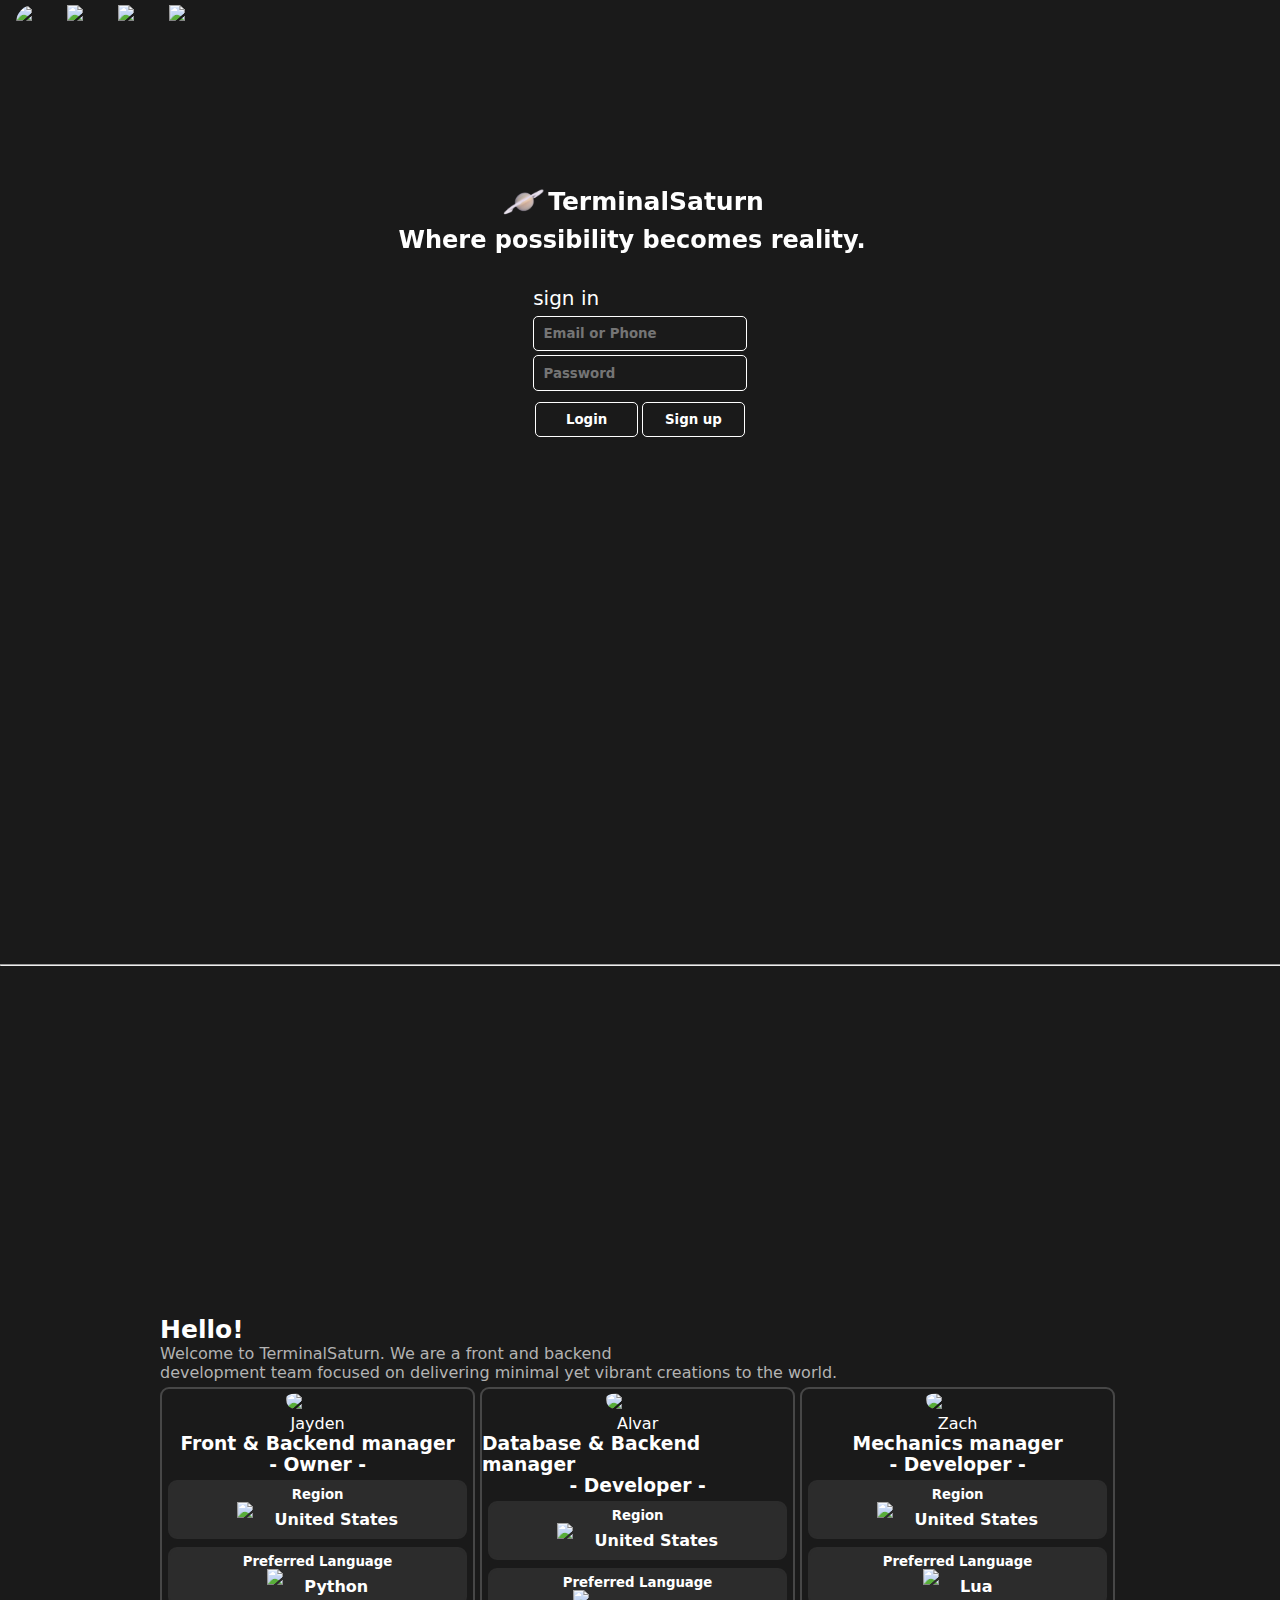
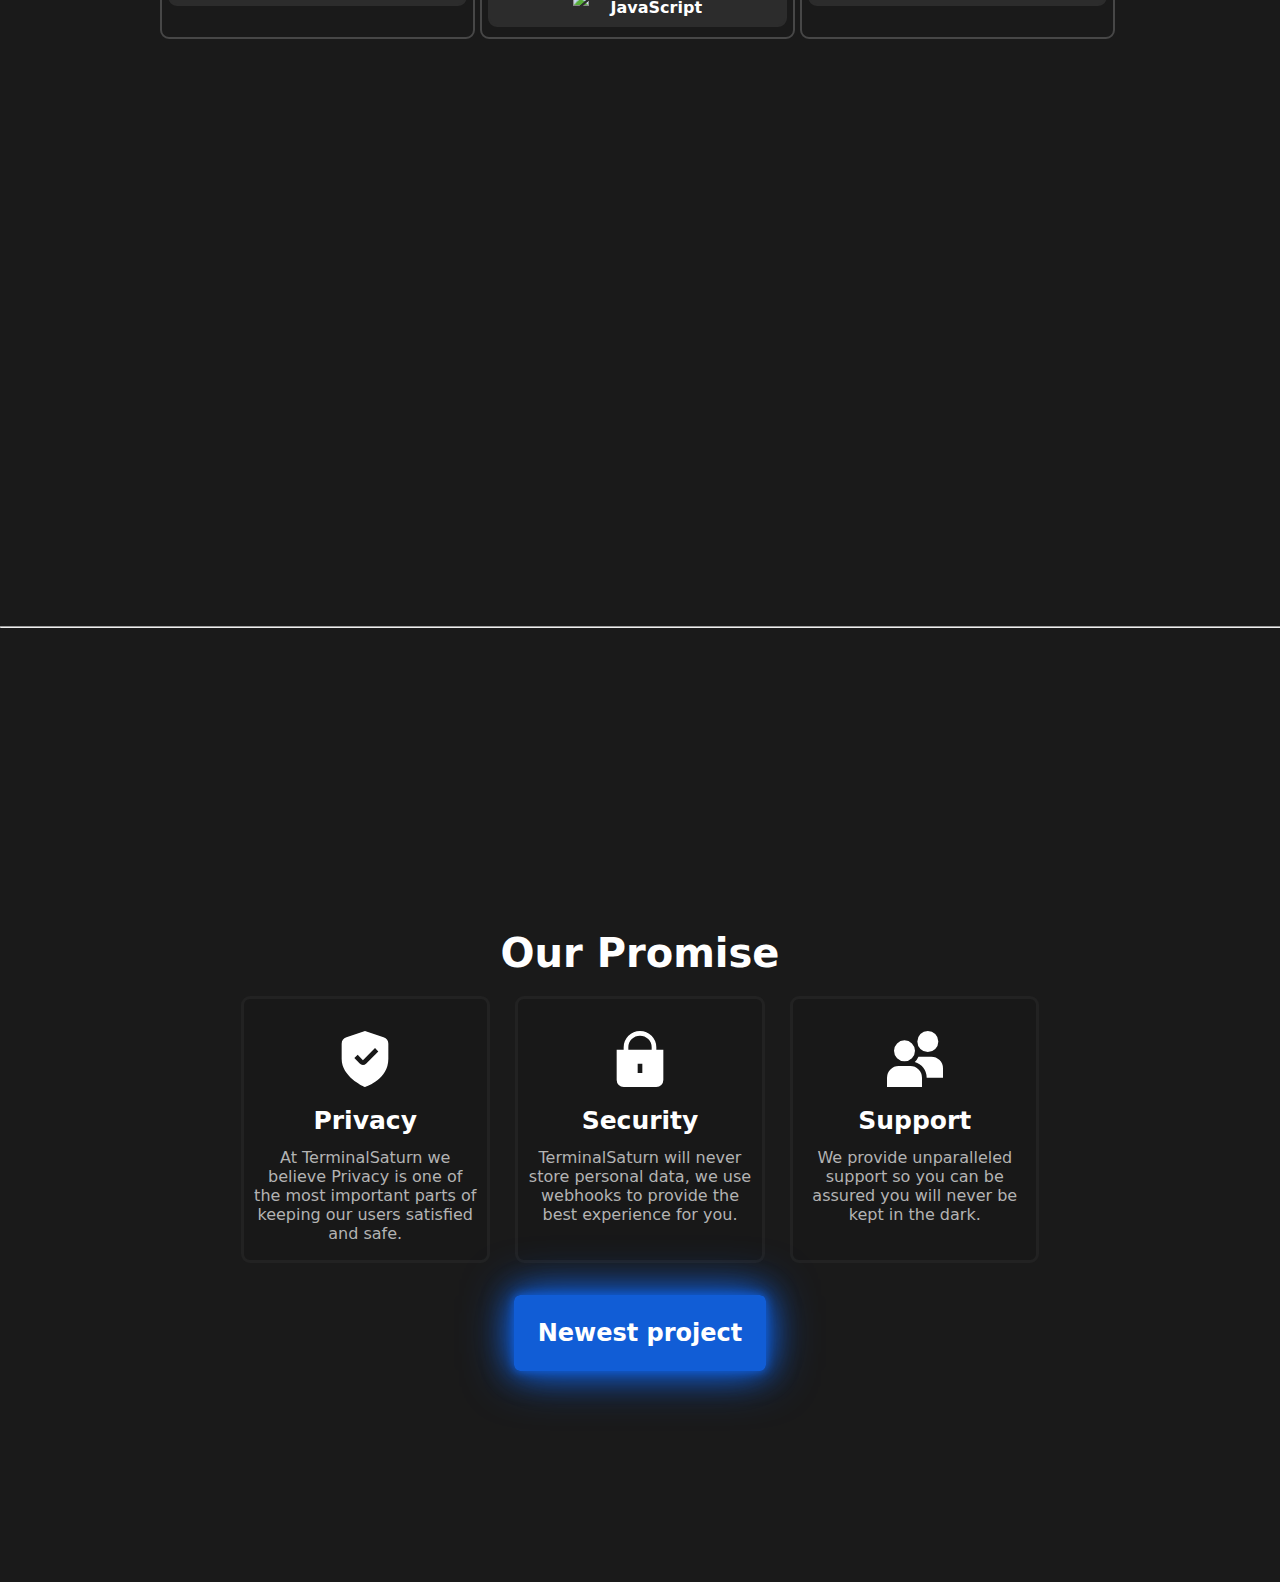
==== index.html @ 19f66486 "a" ====
<!DOCTYPE html>
<html>

<head>

	<link rel="stylesheet" href="./css/index.css">
	<link rel="stylesheet" href="./css/maintheme.css">
	<script src="./js/config.js"></script>

	<style>
	</style>

	<title>TerminalSaturn</title>
	<link rel="icon" type="image/x-icon" href="./img/SATURNNN.png">

</head>

<body>

	<iframe id="TOP" src="./topbar.html"></iframe>
	<div class="abtus" id="S01">
		<div class="filler" style="margin-top:12%;"></div>

		<div id="tintro" style="width: 100%; height: max-content;">
			<div class="SSINTRO" id="SSINTRO">
				<div>
					<div id="aqxh1h2">
						<div id="aqhead" style="display: flex; opacity: 0;">
							<img src="./img/SATURNNN.png" style="height: 4em;">
							<h1 id="int_aqlx">TerminalSaturn</h1>
						</div>
						<h2 id="csttpwrt2"></h2>
					</div>

				</div>

			</div>

		</div>

		<div id="signup">
			<label class="emailsign" id="emailsign_title">sign in</label>
			<input class="emailsign" placeholder="Email or Phone">
			<input class="emailsign" placeholder="Password">
			<span style="display: flex; width: 100%;">
				<button class="emailsign">Login</button>
				<button class="emailsign">Sign up</button>
			</span>



		</div>
	</div>

	<hr class="divid_top">
	<div class="filler2" style="margin-top:20em;"></div>


	<div class="abtus">
		<div id="xhcontainer">

			<div class="hcontainer" id="h01">
				<h1>Hello!</h1>
				<p id="tsdesc"></p>
			</div>

			<div class="hcontainer" id="h02">

				<div class="teamcard">
					<img src='./img/guesticon.png' onerror="handleImageError(this)">
					<label>Jayden</label>
					<h3>Front & Backend manager</h3>
					<h3>- Owner -</h3>
					<div class="prefregion">
						<h5>Region</h5>
						<span style="display: flex;">
							<img src="./img/usregion.png">
							<h4>United States</h4>
						</span>
					</div>
					<div class="prefregion">
						<h5>Preferred Language</h5>
						<span style="display: flex;">
							<img src="./img/python.png">
							<h4>Python</h4>
						</span>
					</div>
				</div>

				<div class="teamcard">
					<img src='./img/guesticon.png' onerror="handleImageError(this)">
					<label>Alvar</label>
					<h3>Database & Backend manager</h3>
					<h3>- Developer -</h3>
					<div class="prefregion">
						<h5>Region</h5>
						<span style="display: flex;">
							<img src="./img/usregion.png">
							<h4>United States</h4>
						</span>
					</div>

					<div class="prefregion">
						<h5>Preferred Language</h5>
						<span style="display: flex;">
							<img src="./img/jsreg.png">
							<h4>JavaScript</h4>
						</span>
					</div>
				</div>
				<div class="teamcard">
					<img src='./img/guesticon.png' onerror="handleImageError(this)">
					<label>Zach</label>
					<h3>Mechanics manager</h3>
					<h3>- Developer -</h3>
					<div class="prefregion">
						<h5>Region</h5>
						<span style="display: flex;">
							<img src="./img/usregion.png">
							<h4>United States</h4>
						</span>
					</div>

					<div class="prefregion">
						<h5>Preferred Language</h5>
						<span style="display: flex;">
							<img src="./img/lua.png">
							<h4>Lua</h4>
						</span>
					</div>
				</div>
			</div>


		</div>
		<hr class="divid_top">

	</div>

	<div class="abtus">
		<div class="filler2" style="margin-top:17em;"></div>

		<h1
			style="font-size:40px;  margin-bottom: 0.5em;font-family: system-ui, -apple-system, BlinkMacSystemFont, 'Segoe UI', Roboto, Oxygen, Ubuntu, Cantarell, 'Open Sans', 'Helvetica Neue', sans-serif;">
			Our Promise</h1>
		<div id="aboutholder">
			<div class="abdiv"> <img src="./img/shield-check.svg">
				<br>
				<h1>Privacy</h1>
				<p>At TerminalSaturn we believe Privacy is one of the most important parts of keeping our users
					satisfied and safe.</p>
			</div>
			<div class="abdiv"> <img src="./img/lock.svg">
				<br>
				<h1>Security</h1>
				<p>TerminalSaturn will never store personal data, we use webhooks to provide the best experience for
					you.</p>
			</div>
			<div class="abdiv"> <img src="./img/users.svg">
				<br>
				<h1>Support</h1>
				<p>We provide unparalleled support so you can be assured you will never be kept in the dark.</p>
			</div>
		</div>
		<div class="filler" style="margin-top:3.5em;"></div>
		<div id="ordercont" style="width: fit-content; margin: auto;">
			<a class="order">Newest project</a>
		</div>
		<iframe id="i_set" src="./settings.html"></iframe>
		<div id="adminbox">
			<div class="infohold">
				<span style="display: flex; justify-content: space-between; align-items: center; padding: 0.3em; width: 100%;"> 
					<img class="spgpfp">
					<label class="spguname">Username</label>
					<button id="spgclose">Close</button>
				</span>
				
				<div class="userlookup">
					<span>
						<label>User Lookup</label> <input> <button>Search</button>
					</span>
				</div>

				<div class="datahold">

					<div id="spgdataholdstrg" style="display: none;">
						<span>
							<label>Property</label> <input> <button>Apply</button>
						</span>
					</div>
				</div>
			</div>

		</div>

		<script src="./js/index.js"></script>
		<script src="./js/localPost.js"></script>
</body>

</html>
---- css/index.css ----
body{
    overflow-x: hidden;
}
#TOP{
    border: none;
    width: 100%;
    position: fixed;
    top: 0;
    z-index: 999;
    margin-top: 0px;
}

* {
    font-family: system-ui, -apple-system, BlinkMacSystemFont, 'Segoe UI', Roboto, Oxygen, Ubuntu, Cantarell, 'Open Sans', 'Helvetica Neue', sans-serif;
}

#signup{
    display: block;
    width: fit-content;
    margin:auto;
}
#signup *{
    display: flex;
    width: fit-content;
    margin: auto;
    font-family: system-ui, -apple-system, BlinkMacSystemFont, 'Segoe UI', Roboto, Oxygen, Ubuntu, Cantarell, 'Open Sans', 'Helvetica Neue', sans-serif;
}

#signup input{
    background: none;
    border: solid 1px white;
    border-radius: 5px;
    padding: 0.7em;
    font-weight: bolder;
    color:white;
    margin-bottom: 0.3em;
}
#signup label{
    color: white;
    text-align: left;
    width: 100%;
}
#signup button{
    display: block;
    background: none;
    border: solid 1px white;
    border-radius: 5px;
    padding: 0.7em;
    font-weight: bolder;
    color:white;
    width: 48%;
    margin-top: 0.5em;
}

.SSINTRO{
    width:fit-content;
    margin: auto;
    opacity: 0;
}


.SSINTRO *{
    color: white;
    width: fit-content;
    font-family: system-ui, -apple-system, BlinkMacSystemFont, 'Segoe UI', Roboto, Oxygen, Ubuntu, Cantarell, 'Open Sans', 'Helvetica Neue', sans-serif;
    margin: auto;
}
.SSINTRO #int_aqlx{
    font-size: 25;
}

#aqxh1h2{
    position: relative;
    margin-right: 1em;
}
.divid_top{
    width: 0%;
    margin-top: 1em;
    margin-bottom: 1em;
}
h1{
    color: white;
}

.abtus{
    margin: auto;
    width: 100%;
    padding-top: 1.5em;
    padding-bottom:1.5em;
    height: 100vh;

}

#aqhead img{
    max-height: 3em;    
    max-width: 3em;
}

#hourssection{
    font-family: Arial, Helvetica, sans-serif;
    color: white;
}

.abdiv{
    border: solid rgb(34,34,34);
    border-radius: 9px;
    height: 14.3em;
    width: 14em;
    background-color: rgb(24, 24, 24);
    margin-left: .8em;
    margin-right: .8em;
    font-family: system-ui, -apple-system, BlinkMacSystemFont, 'Segoe UI', Roboto, Oxygen, Ubuntu, Cantarell, 'Open Sans', 'Helvetica Neue', sans-serif;
    padding-top: 2em;
    padding-left: 0.6em;
    padding-right: 0.6em;
}
.abtus{
    width: 100%;
}
.abtus ul{
    font-family: system-ui, -apple-system, BlinkMacSystemFont, 'Segoe UI', Roboto, Oxygen, Ubuntu, Cantarell, 'Open Sans', 'Helvetica Neue', sans-serif;
    display: flex;
}

.abtus h1{
    width:fit-content;
    margin: auto;
    position: relative;
    font-size: 25px;
}

.abtus p{
    color: rgb(179, 179, 179);
    font-family: system-ui, -apple-system, BlinkMacSystemFont, 'Segoe UI', Roboto, Oxygen, Ubuntu, Cantarell, 'Open Sans', 'Helvetica Neue', sans-serif;
    width: 100%;
    margin:auto;
    text-align: center;
    position: relative;
    margin-top: 6%;

}
.abtus img{
    display: block;
    width: 25%;
    margin: 0 auto;
    justify-content: center;
}
.abtus li{
    text-decoration: none;
}

#aboutholder{
    display: flex;
    width: max-content;
    margin: auto;
}
.order{
box-shadow: 0 0 10px #115dd6, 0 0 30px #115dd6, 0 0 50px #115dd6;

width: 20vw;
height: 10vh;
font-size: 24px;
font-weight: 700;
font-family: system-ui, -apple-system, BlinkMacSystemFont, 'Segoe UI', Roboto, Oxygen, Ubuntu, Cantarell, 'Open Sans', 'Helvetica Neue', sans-serif;
border-radius: 6px;
background-color: #115dd6;
color: white;
border:rgb(24, 24, 24);
padding: 1em;
}
.HRSINFO{
    width: 20%;
    margin: auto;
    
}
.HRSINFO *{
    display: block;
    width: max-content;
    margin: auto;
    text-align: center;
}

#tintro{
    padding-bottom: 2em;
}
.hcontainer{
    width: 25%;
    padding:0.3em;
}
.hcontainer *{
    color: white;
}
.hcontainer h1{
    margin-left: 0;
}
.hcontainer p{
    text-align: left;
    margin-top: 0;
}
#xhcontainer{
    display: flex;
    height: 100%;
    display: block;
}
#h01{
    width: 75%;
    margin-right: 0.5em;
    margin-left: 11.3em;
    margin: auto;

}
#h01 p {
    width: 100%;
    text-align: left;
    float: left;
}
#h02{
    display: flex;
    width: 75%;
    margin: auto;
}
#h02>label{
    display: flex;
    width: fit-content;
    margin: auto;
    margin-bottom: 0.3em;
    font-size: 20px;
    font-weight: bolder;
}

.teamcard{
    background-color: #1a1a1a;
    border-radius: 9px;
    margin-bottom: 1em;
    padding-bottom: 0.15em  ;
    border: solid rgb(71, 71, 71) 2px;
    margin-right: 0.3em;
    width: 35%;
}
.teamcard>img{
    border-radius: 9px;
    width:4em;
    margin-bottom: 0.3em;
    padding-top: 0.3em;
}
.teamcard >*{
    display: block;
    width: fit-content;
    margin:auto
}
.prefregion{
    background-color: #2c2c2c;
    border-radius: 9px;
    margin-bottom: 0.5em;
    margin-top: 0.3em;
    width: 95%;
    padding-top: 0.3em;
    border: solid 2px #2c2c2c;
}
.prefregion *{
    width: fit-content;
    margin: auto;
}
.prefregion img{
    margin-right: 0.15em;
    max-width: 35px;
    max-height: 35px;
    min-width: 35px;
    min-height: 35px;
}
#emailsign_title{
    font-size: 20px;
    padding-bottom: 0.3em;
}
#i_set{
    width: 100vw;
    height: 100vh;
    position: fixed;
    z-index: 12222222;
    top: 0;
    border: none;
}

#adminbox {
    position: fixed;
    width: 100vw;
    height: 100vh;
    top: 0;
    z-index: 121212;
    background-color: #C0000000;
    backdrop-filter: blur(3px);
    opacity: 1;
    display: none;
}

#adminbox .infohold {
    width: 60vw;
    height: 60vh;
    border: solid white;
    border-radius: 7px;
    margin: auto;
    margin-top: 20vh;
    box-shadow: 0 0 5px #FFFF, 0 0 5px #FFFF, 0 0 5px #FFFF;
    display: flex;
    flex-direction: column;
    justify-content: center;
    align-items: center;
    position: relative;
}

#adminbox #spgclose {
    position: relative;
    background: none;
    border: none;
    outline: none;
    color: white;
    font-family: Arial, Helvetica, sans-serif;
    font-size: 20px;
    font-weight: bold;
    margin-right: 0.3em;
    margin-left: auto;
}

#adminbox .datahold {
    width: 100%;
    flex: 1;
    display: flex;
    flex-direction: column;
    align-items: flex-start;
}

.userlookup {
    border-top: solid white 4px;
    width: 100%;
}

#adminbox .spgpfp {
    max-height: 30px;
    max-width: 30px;
    border-radius: 99999px;
    margin: 0;
    vertical-align: middle;
    display: flex;
    align-items: center;
}

#adminbox .spguname {
    color: #000;
    font-size: 20px;
    font-family: Arial, Helvetica, sans-serif;
    text-shadow: 0 0 10px #fff, 0 0 10px #fff, 0 0 10px #fff, 0 0 10px #fff, 0 0 10px #fff, 0 0 10px #fff, 0 0 10px #fff;
    padding-left: 0.5em;
    padding-top: 0.1em;
    display: flex;
    align-items: center;
}

#adminbox .datahold {
    height: 100%;
    width: 100%;
    padding-top: 0.3em;
    display: flex;
    flex-direction: column;
    align-items: flex-start;
}

#adminbox .datahold span {
    display: flex;
    width: 75%;
    margin: auto;
    margin-top: 0;
    margin-bottom: 0.3em;
    align-self: flex-start;
}

#adminbox .datahold span * {
    margin: auto;
}

#adminbox .datahold span label {
    margin-right: .3em;
    color: white;
    font-family: Arial, Helvetica, sans-serif;
    font-weight: bold;
    text-align: left;
    width: 50%;
}

#adminbox .datahold span input {
    margin-left: 0;
    color: black;
    font-family: Arial, Helvetica, sans-serif;
    border: solid white 2px;
    border-radius: 9px;
    margin-right: 0;
}

#adminbox .datahold span button {
    color: rgb(174, 174, 174);
    font-family: Arial, Helvetica, sans-serif;
    font-weight: bold;
    text-align: left;
    background: none;
    text-shadow: 0 0 10px #fff, 0 0 10px #fff, 0 0 10px #fff, 0 0 10px #fff, 0 0 10px #fff, 0 0 10px #fff, 0 0 10px #fff;
    border: none;
    opacity: 0;
    margin: auto;
    margin-left: 0.5em;
    padding-left: 0;
}

#adminbox .userlookup {
    padding-left: 10px;
    padding-top: 10px;
    border-radius: 5px;
    margin-bottom: 2em;
}

#adminbox .userlookup span {
    display: flex;
    align-items: center;
}

#adminbox .userlookup span label {
    color: white;
    font-family: Arial, Helvetica, sans-serif;
    font-weight: bold;
    margin-right: 0.5em;
}

#adminbox .userlookup span input {
    color: black;
    font-family: Arial, Helvetica, sans-serif;
    border: solid white 2px;
    border-radius: 9px;
    margin-right: 0.5em;
}

#adminbox .userlookup span button {
    color: white;
    font-family: Arial, Helvetica, sans-serif;
    font-weight: bold;
    background: none;
    text-shadow: 0 0 10px #fff, 0 0 10px #fff, 0 0 10px #fff, 0 0 10px #fff, 0 0 10px #fff, 0 0 10px #fff, 0 0 10px #fff;
    border: solid white 2px;
    border-radius: 9px;
    padding: 0.3em 0.6em;
}

@media only screen and (max-width:1000px){ /* mobile opt */
    #S01 *{
        font-size: 35px;
    }
    #aqxh1h2{
        padding-top: 100%;
    }
    .abtus {
        height: 100vh;
        font-size: 35px;

    }
    #xhcontainer{
        display: block;
    }
    #h01{
        padding-top: 35%;
        margin-left: 1em;
        margin-bottom: .5em;
    }
    #h01, #h02{
        width: 95%;
    }
    #h01 *{
        font-size: 40px;
    }
    #aboutholder{
        display: block;
    }
    .abdiv{
        margin-bottom: 0.5em;
    }
    #ordercont{
        width: 100%;
    }
    .order{
        width: 50vw;
        padding: 2em;
    }
    .prefregion span{
        width: 10em;
    }
    #tintro{
        padding-bottom: 2em;
    }
    #emailsign_title{
        font-size: 60px;
    }
    
}
---- css/maintheme.css ----
body{
    margin: 0;
    background-color: #040404;
    height: 100vh;
}


#TOP{
    border: none;
    width: 100%;
}
iframe{
    height:10%;
}
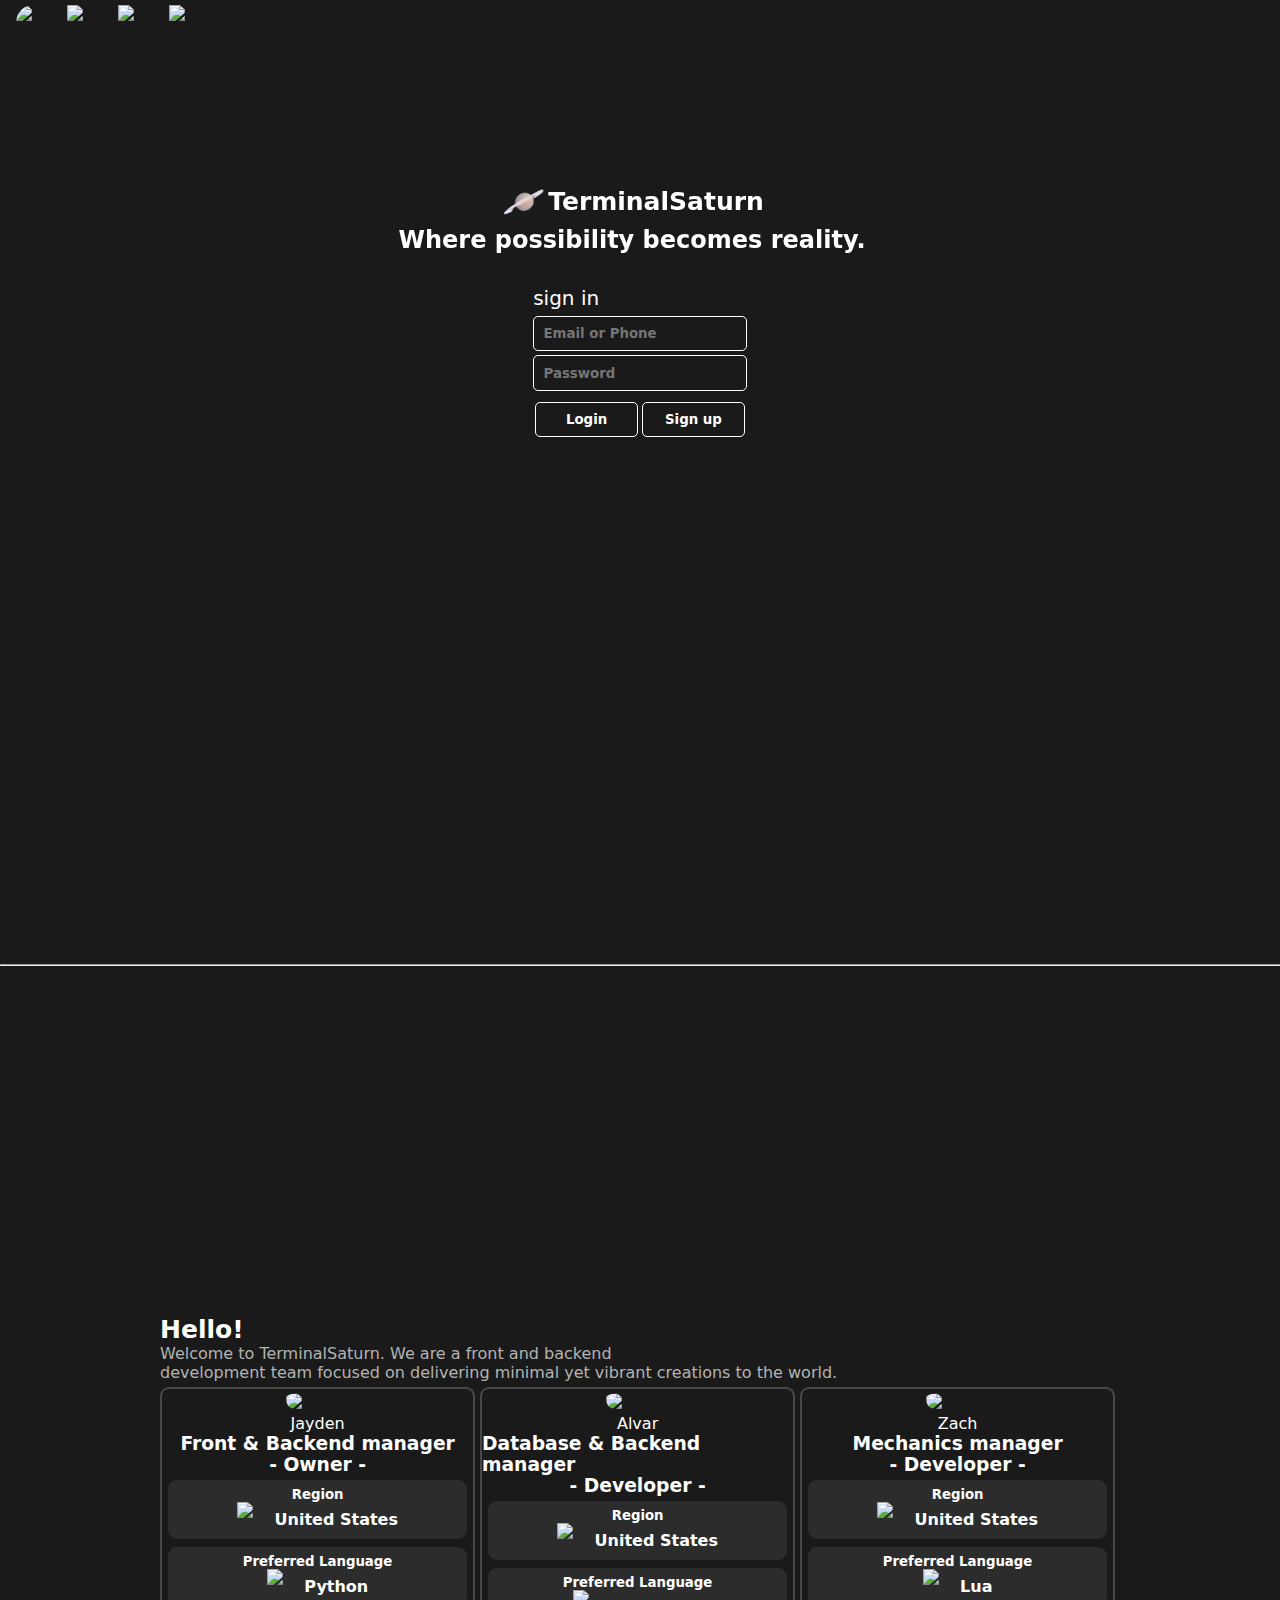
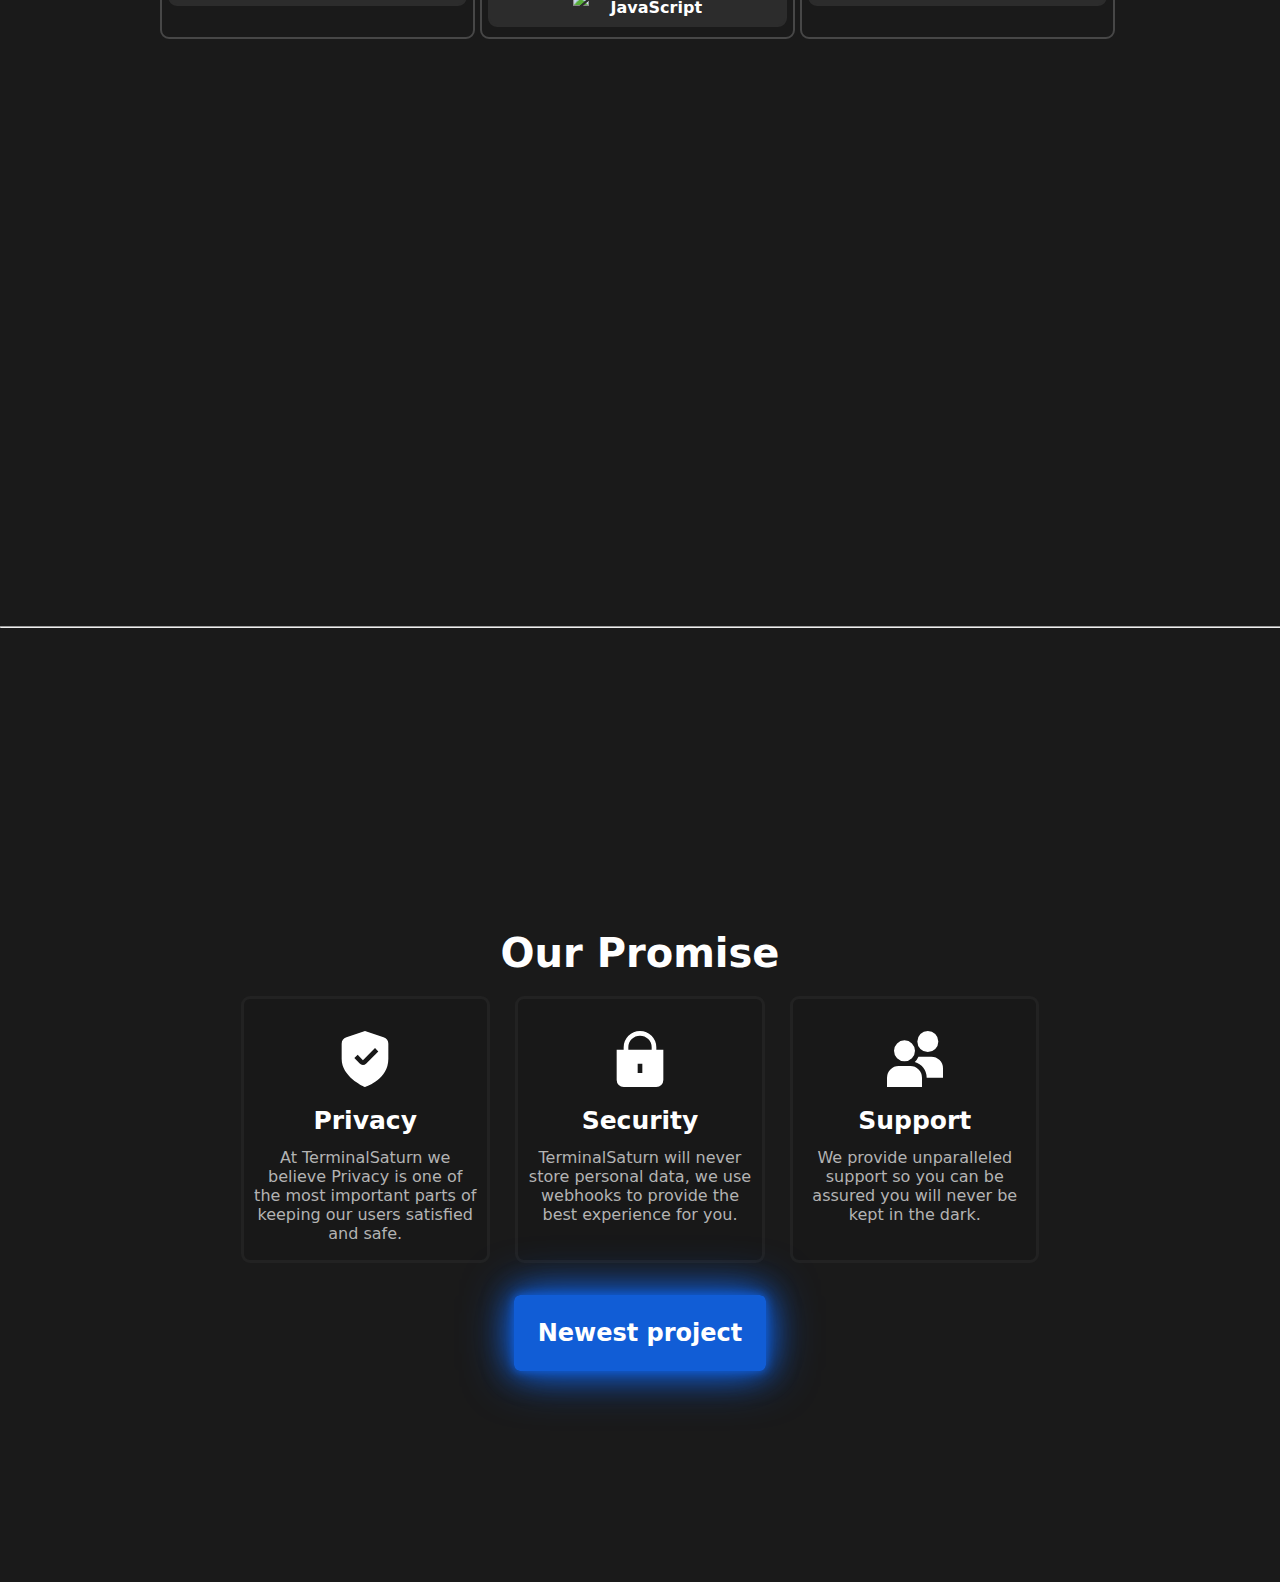
==== commit 166032bf: "t" ====
--- a/index.html
+++ b/index.html
@@ -5,8 +5,6 @@
 
 	<link rel="stylesheet" href="./css/index.css">
 	<link rel="stylesheet" href="./css/maintheme.css">
-	<script src="./js/config.js"></script>
-
 	<style>
 	</style>
 
@@ -192,7 +190,7 @@
 			</div>
 
 		</div>
-
+		<script src="./js/config.js"></script>
 		<script src="./js/index.js"></script>
 		<script src="./js/localPost.js"></script>
 </body>
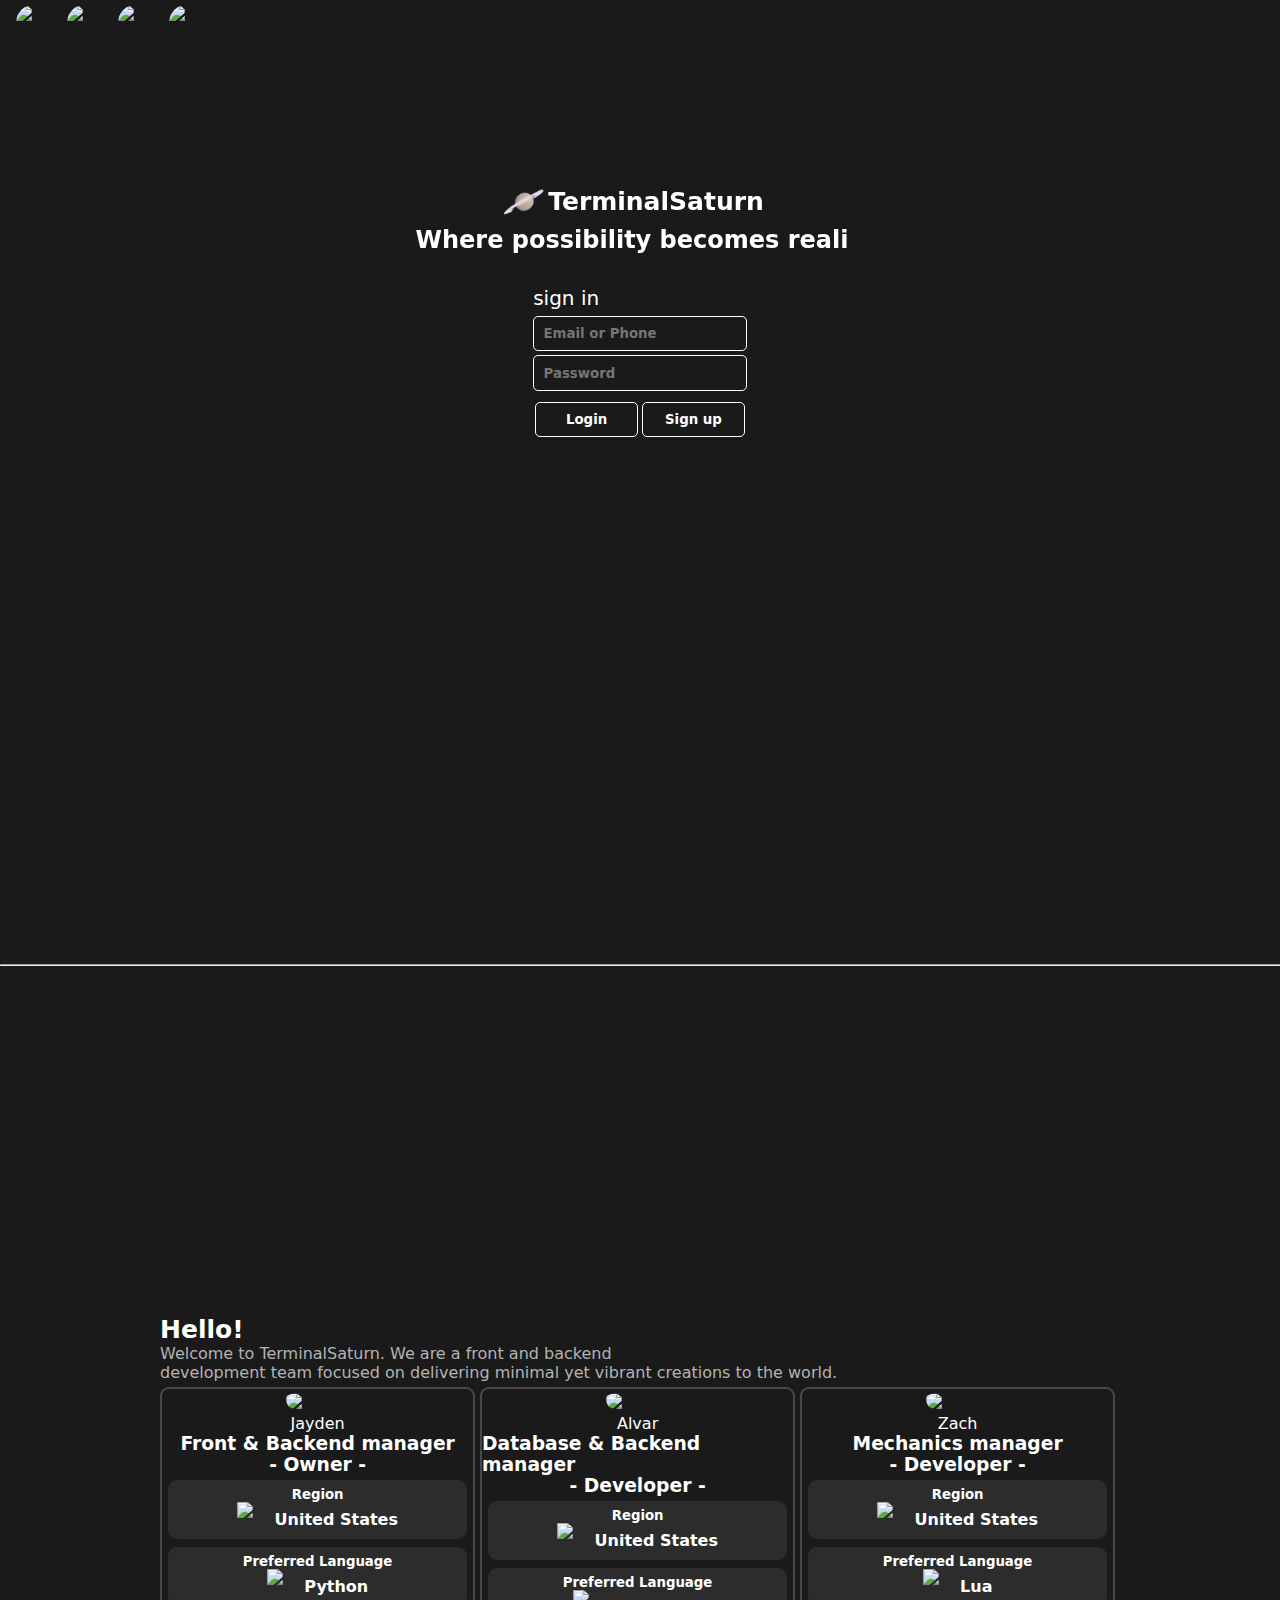
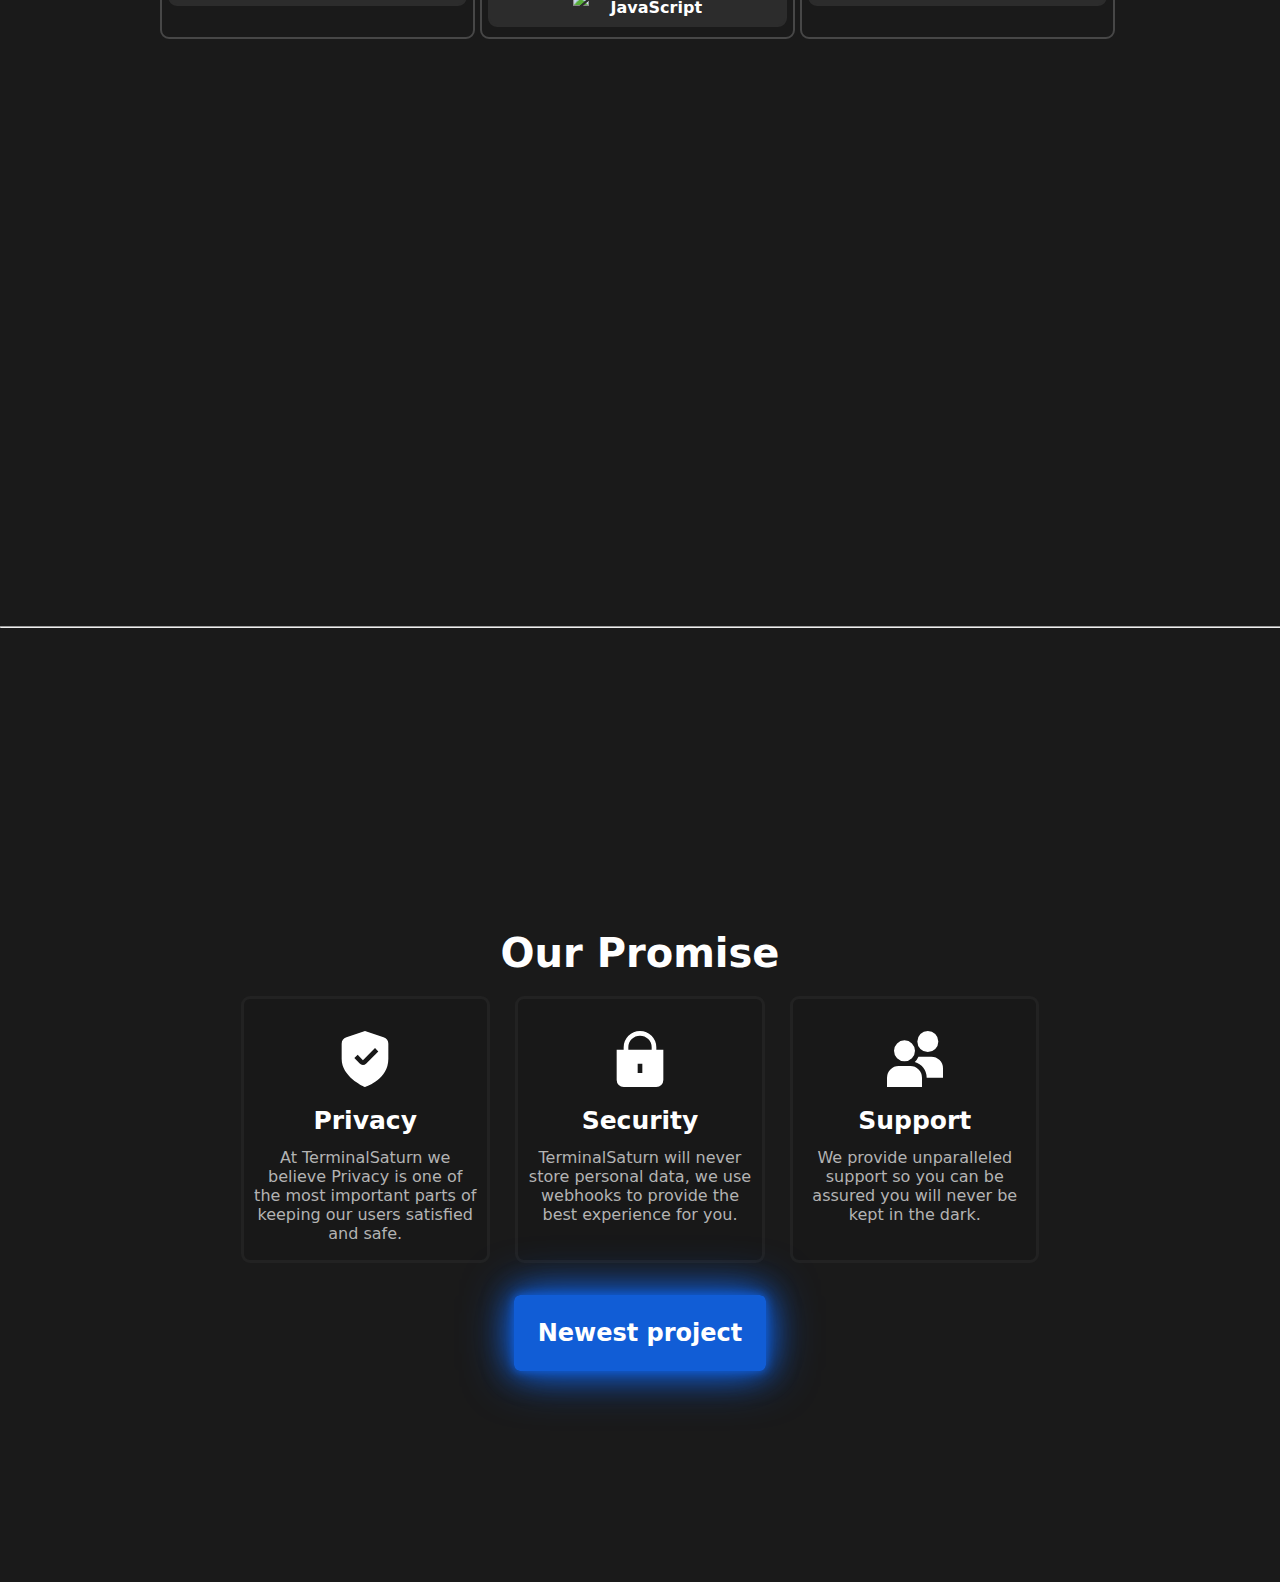
==== commit b3b74658: "a" ====
--- a/index.html
+++ b/index.html
@@ -164,32 +164,8 @@
 		<div id="ordercont" style="width: fit-content; margin: auto;">
 			<a class="order">Newest project</a>
 		</div>
-		<iframe id="i_set" src="./settings.html"></iframe>
-		<div id="adminbox">
-			<div class="infohold">
-				<span style="display: flex; justify-content: space-between; align-items: center; padding: 0.3em; width: 100%;"> 
-					<img class="spgpfp">
-					<label class="spguname">Username</label>
-					<button id="spgclose">Close</button>
-				</span>
-				
-				<div class="userlookup">
-					<span>
-						<label>User Lookup</label> <input> <button>Search</button>
-					</span>
-				</div>
-
-				<div class="datahold">
-
-					<div id="spgdataholdstrg" style="display: none;">
-						<span>
-							<label>Property</label> <input> <button>Apply</button>
-						</span>
-					</div>
-				</div>
-			</div>
-
-		</div>
+		<iframe class ='ext' id="i_set" src="./settings.html"></iframe>
+		<iframe class ='ext' id="i_config" src="./admin.html"></iframe>
 		<script src="./js/config.js"></script>
 		<script src="./js/index.js"></script>
 		<script src="./js/localPost.js"></script>
--- a/css/index.css
+++ b/css/index.css
@@ -272,7 +272,7 @@
     font-size: 20px;
     padding-bottom: 0.3em;
 }
-#i_set{
+.ext{
     width: 100vw;
     height: 100vh;
     position: fixed;
@@ -281,171 +281,6 @@
     border: none;
 }
 
-#adminbox {
-    position: fixed;
-    width: 100vw;
-    height: 100vh;
-    top: 0;
-    z-index: 121212;
-    background-color: #C0000000;
-    backdrop-filter: blur(3px);
-    opacity: 1;
-    display: none;
-}
-
-#adminbox .infohold {
-    width: 60vw;
-    height: 60vh;
-    border: solid white;
-    border-radius: 7px;
-    margin: auto;
-    margin-top: 20vh;
-    box-shadow: 0 0 5px #FFFF, 0 0 5px #FFFF, 0 0 5px #FFFF;
-    display: flex;
-    flex-direction: column;
-    justify-content: center;
-    align-items: center;
-    position: relative;
-}
-
-#adminbox #spgclose {
-    position: relative;
-    background: none;
-    border: none;
-    outline: none;
-    color: white;
-    font-family: Arial, Helvetica, sans-serif;
-    font-size: 20px;
-    font-weight: bold;
-    margin-right: 0.3em;
-    margin-left: auto;
-}
-
-#adminbox .datahold {
-    width: 100%;
-    flex: 1;
-    display: flex;
-    flex-direction: column;
-    align-items: flex-start;
-}
-
-.userlookup {
-    border-top: solid white 4px;
-    width: 100%;
-}
-
-#adminbox .spgpfp {
-    max-height: 30px;
-    max-width: 30px;
-    border-radius: 99999px;
-    margin: 0;
-    vertical-align: middle;
-    display: flex;
-    align-items: center;
-}
-
-#adminbox .spguname {
-    color: #000;
-    font-size: 20px;
-    font-family: Arial, Helvetica, sans-serif;
-    text-shadow: 0 0 10px #fff, 0 0 10px #fff, 0 0 10px #fff, 0 0 10px #fff, 0 0 10px #fff, 0 0 10px #fff, 0 0 10px #fff;
-    padding-left: 0.5em;
-    padding-top: 0.1em;
-    display: flex;
-    align-items: center;
-}
-
-#adminbox .datahold {
-    height: 100%;
-    width: 100%;
-    padding-top: 0.3em;
-    display: flex;
-    flex-direction: column;
-    align-items: flex-start;
-}
-
-#adminbox .datahold span {
-    display: flex;
-    width: 75%;
-    margin: auto;
-    margin-top: 0;
-    margin-bottom: 0.3em;
-    align-self: flex-start;
-}
-
-#adminbox .datahold span * {
-    margin: auto;
-}
-
-#adminbox .datahold span label {
-    margin-right: .3em;
-    color: white;
-    font-family: Arial, Helvetica, sans-serif;
-    font-weight: bold;
-    text-align: left;
-    width: 50%;
-}
-
-#adminbox .datahold span input {
-    margin-left: 0;
-    color: black;
-    font-family: Arial, Helvetica, sans-serif;
-    border: solid white 2px;
-    border-radius: 9px;
-    margin-right: 0;
-}
-
-#adminbox .datahold span button {
-    color: rgb(174, 174, 174);
-    font-family: Arial, Helvetica, sans-serif;
-    font-weight: bold;
-    text-align: left;
-    background: none;
-    text-shadow: 0 0 10px #fff, 0 0 10px #fff, 0 0 10px #fff, 0 0 10px #fff, 0 0 10px #fff, 0 0 10px #fff, 0 0 10px #fff;
-    border: none;
-    opacity: 0;
-    margin: auto;
-    margin-left: 0.5em;
-    padding-left: 0;
-}
-
-#adminbox .userlookup {
-    padding-left: 10px;
-    padding-top: 10px;
-    border-radius: 5px;
-    margin-bottom: 2em;
-}
-
-#adminbox .userlookup span {
-    display: flex;
-    align-items: center;
-}
-
-#adminbox .userlookup span label {
-    color: white;
-    font-family: Arial, Helvetica, sans-serif;
-    font-weight: bold;
-    margin-right: 0.5em;
-}
-
-#adminbox .userlookup span input {
-    color: black;
-    font-family: Arial, Helvetica, sans-serif;
-    border: solid white 2px;
-    border-radius: 9px;
-    margin-right: 0.5em;
-}
-
-#adminbox .userlookup span button {
-    color: white;
-    font-family: Arial, Helvetica, sans-serif;
-    font-weight: bold;
-    background: none;
-    text-shadow: 0 0 10px #fff, 0 0 10px #fff, 0 0 10px #fff, 0 0 10px #fff, 0 0 10px #fff, 0 0 10px #fff, 0 0 10px #fff;
-    border: solid white 2px;
-    border-radius: 9px;
-    padding: 0.3em 0.6em;
-}
 
 @media only screen and (max-width:1000px){ /* mobile opt */
     #S01 *{
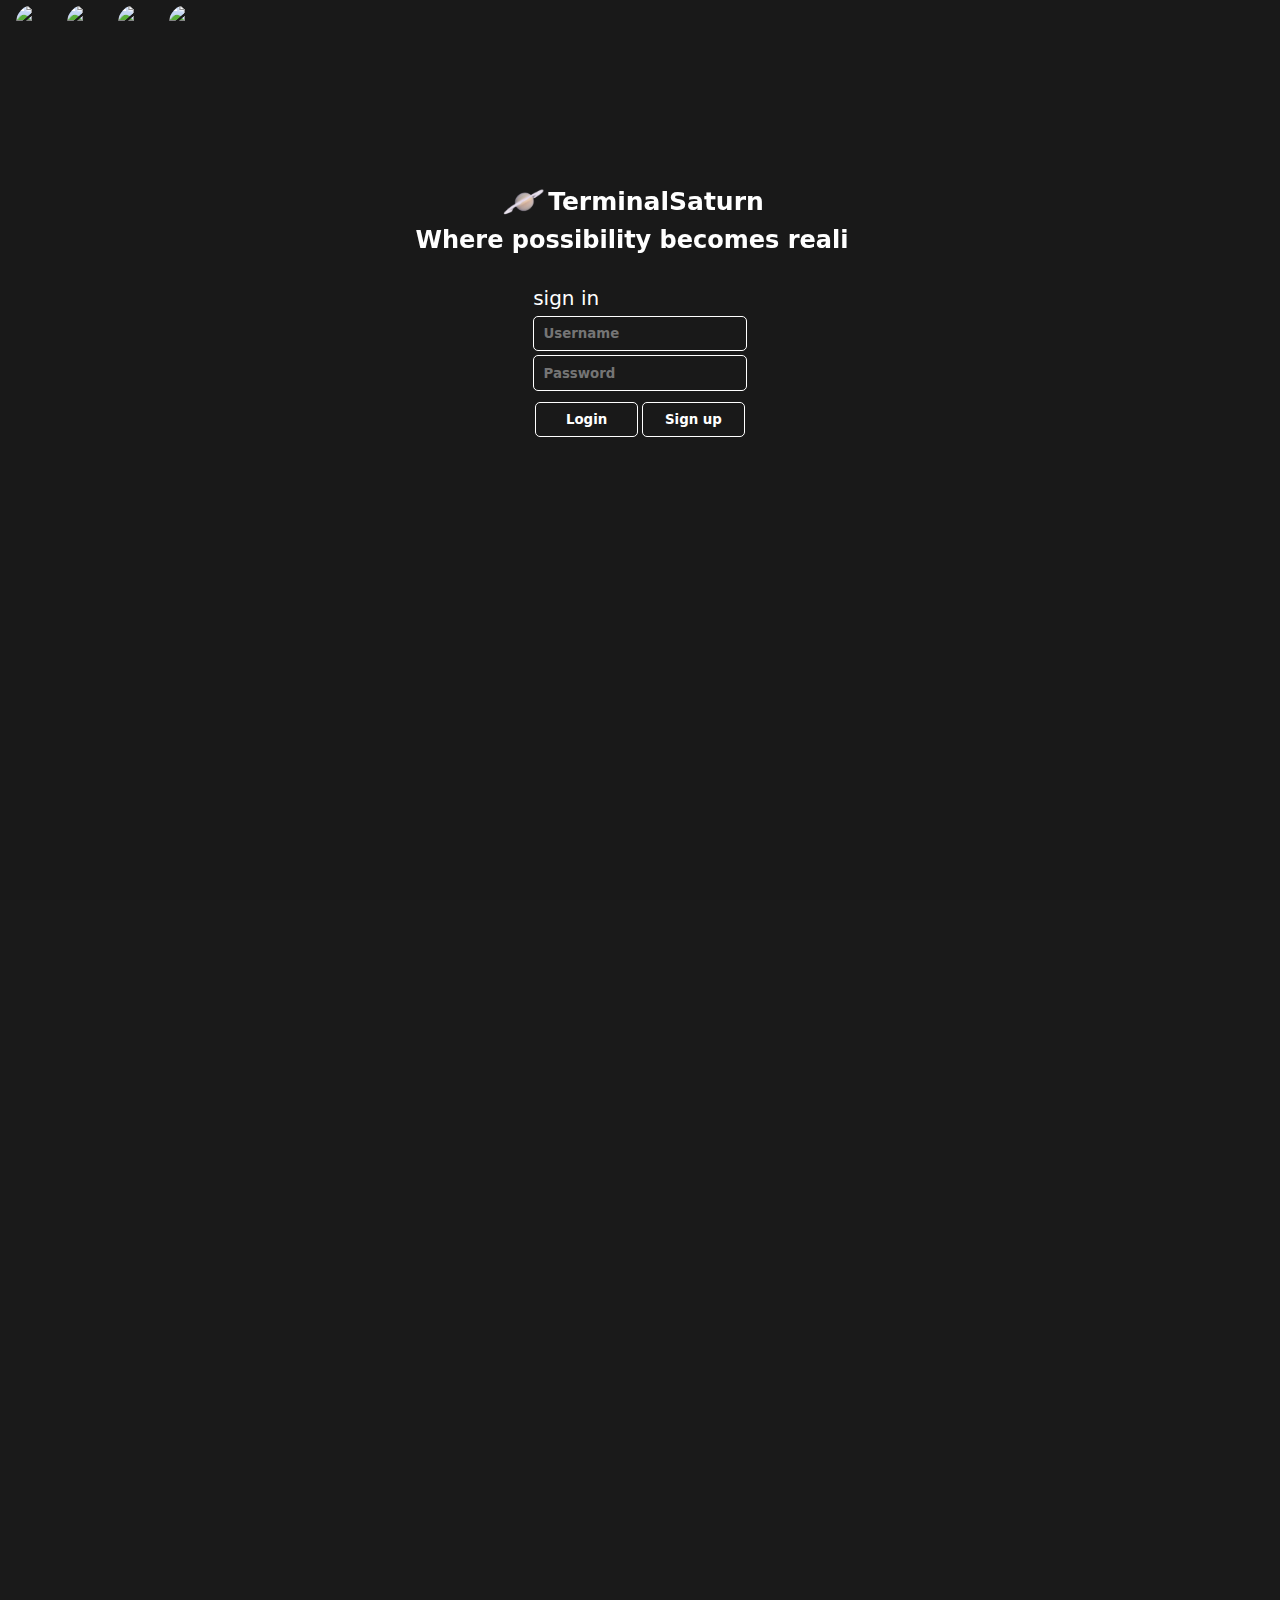
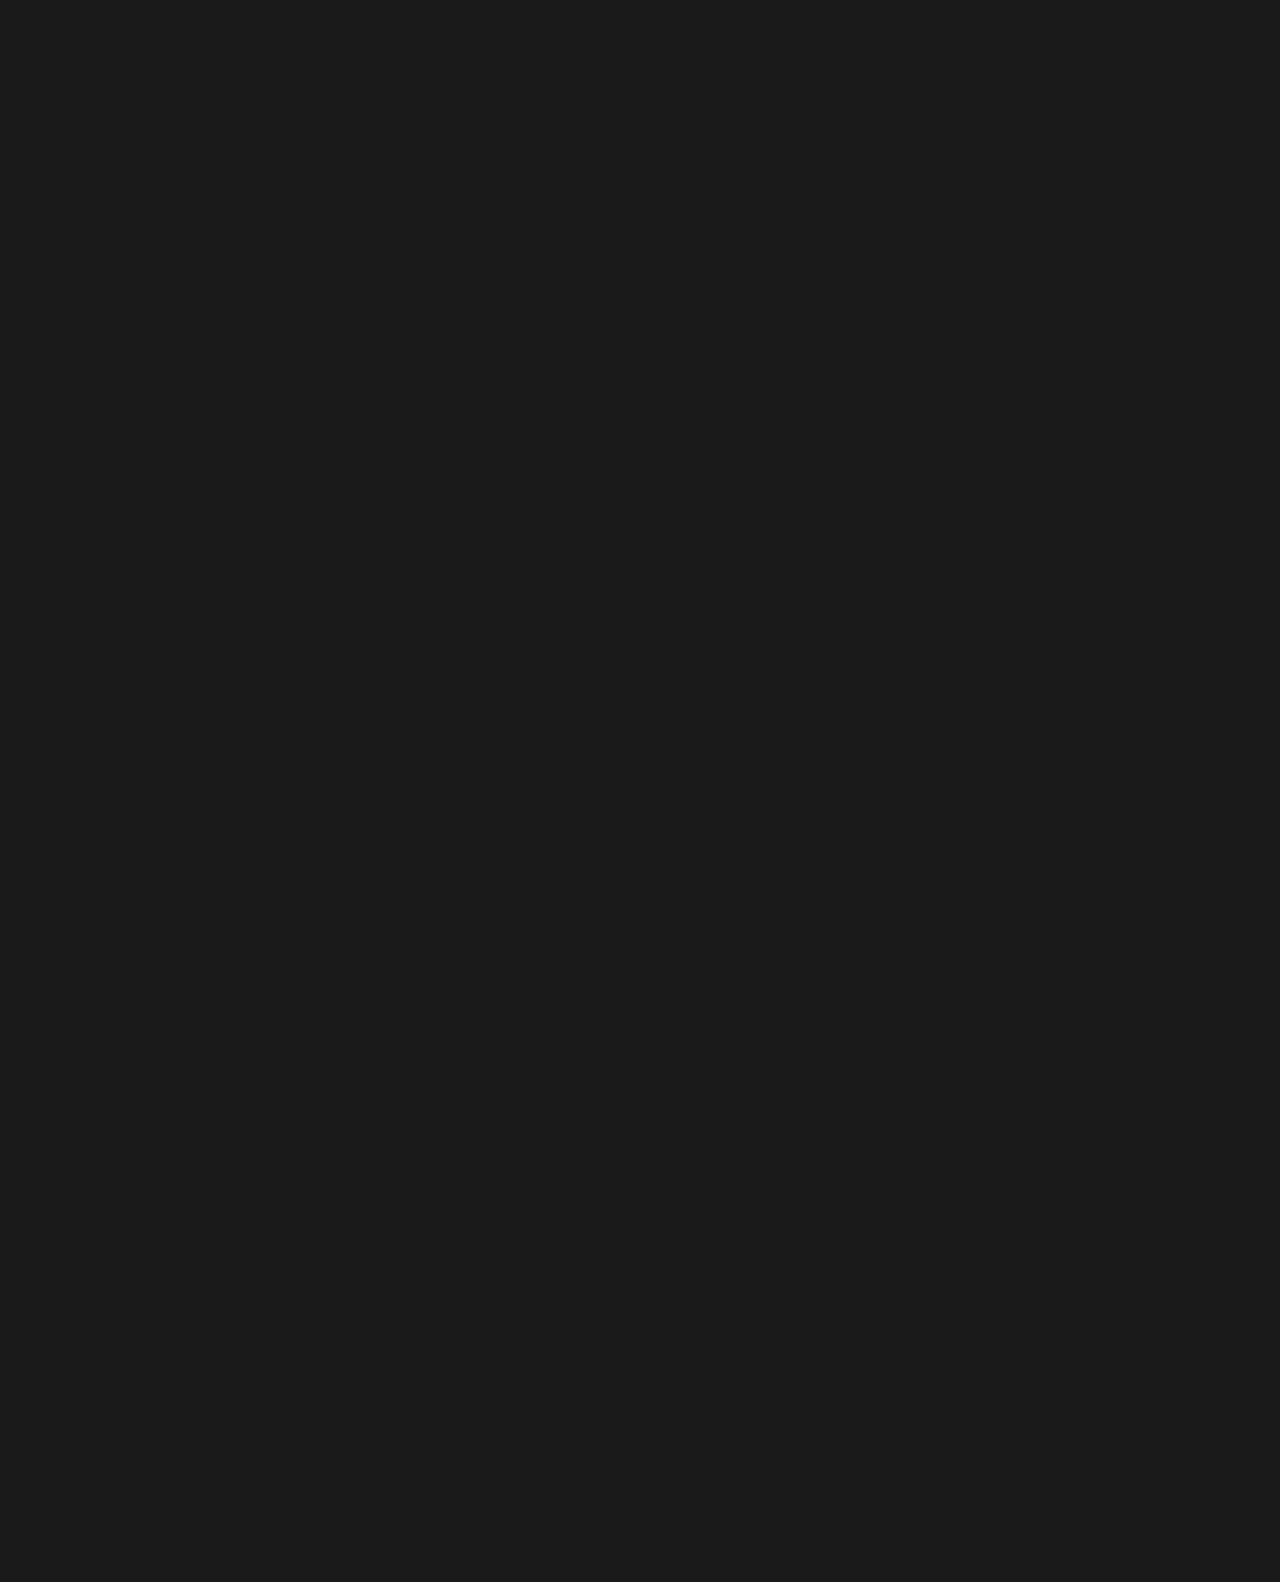
==== commit 50580048: "yes" ====
--- a/index.html
+++ b/index.html
@@ -1,20 +1,21 @@
 <!DOCTYPE html>
 <html>
-
 <head>
-
+	<meta charset="UTF-8">
+	<title>TerminalSaturn</title>
 	<link rel="stylesheet" href="./css/index.css">
 	<link rel="stylesheet" href="./css/maintheme.css">
-	<style>
-	</style>
+	<link rel="icon" type="image/x-icon" href="./img/SATURNNN.png">
+	<script src="./js/notifications.js"></script>
+	<link rel="stylsheet" href="./css/notifications.css">
 
-	<title>TerminalSaturn</title>
-	<link rel="icon" type="image/x-icon" href="./img/SATURNNN.png">
 
 </head>
 
 <body>
+	<div id="notifications">
 
+	</div>
 	<iframe id="TOP" src="./topbar.html"></iframe>
 	<div class="abtus" id="S01">
 		<div class="filler" style="margin-top:12%;"></div>
@@ -38,7 +39,7 @@
 
 		<div id="signup">
 			<label class="emailsign" id="emailsign_title">sign in</label>
-			<input class="emailsign" placeholder="Email or Phone">
+			<input class="emailsign" placeholder="Username">
 			<input class="emailsign" placeholder="Password">
 			<span style="display: flex; width: 100%;">
 				<button class="emailsign">Login</button>
--- a/css/index.css
+++ b/css/index.css
@@ -9,7 +9,9 @@
     z-index: 999;
     margin-top: 0px;
 }
-
+html, body{
+    overflow-x: hidden;
+}
 * {
     font-family: system-ui, -apple-system, BlinkMacSystemFont, 'Segoe UI', Roboto, Oxygen, Ubuntu, Cantarell, 'Open Sans', 'Helvetica Neue', sans-serif;
 }
@@ -156,7 +158,6 @@
 }
 .order{
 box-shadow: 0 0 10px #115dd6, 0 0 30px #115dd6, 0 0 50px #115dd6;
-
 width: 20vw;
 height: 10vh;
 font-size: 24px;
@@ -168,17 +169,6 @@
 border:rgb(24, 24, 24);
 padding: 1em;
 }
-.HRSINFO{
-    width: 20%;
-    margin: auto;
-    
-}
-.HRSINFO *{
-    display: block;
-    width: max-content;
-    margin: auto;
-    text-align: center;
-}
 
 #tintro{
     padding-bottom: 2em;
@@ -282,6 +272,7 @@
 }
 
 
+
 @media only screen and (max-width:1000px){ /* mobile opt */
     #S01 *{
         font-size: 35px;
@@ -291,7 +282,7 @@
     }
     .abtus {
         height: 100vh;
-        font-size: 35px;
+        font-size: 35px;;
 
     }
     #xhcontainer{
@@ -330,5 +321,37 @@
     #emailsign_title{
         font-size: 60px;
     }
+    #TOP{
+        height: 96px;
+    }
+    #tsdesc{
+        font-size: 25px;
+    }
+    .teamcard>img{
+    max-height: 90px;
+    max-width: 90px;
+    }
+    .teamcard{
+        width: 30%;
+        margin: auto;
+    }
+    .teamcard h3{
+        font-size: 18px;
+    }
+    .prefregion h5{
+        font-size: 20px;
+    }
+    .prefregion span{
+        width: 100%;
+    }
+    .prefregion h4{
+        font-size: 15px;
+        margin: auto;
+        margin-left: 0;
+    }
+    .prefregion img{
+        margin: auto;
+        margin-right: 0.3em;
+    }
     
 }
--- a/css/notifications.css
+++ b/css/notifications.css
@@ -0,0 +1,9 @@
+#notifications{
+    width: 100vw;
+    height: 100vh;
+    position: fixed;
+    z-index: 12222222;
+    top: 0;
+    border: none;
+    background-color: green;
+}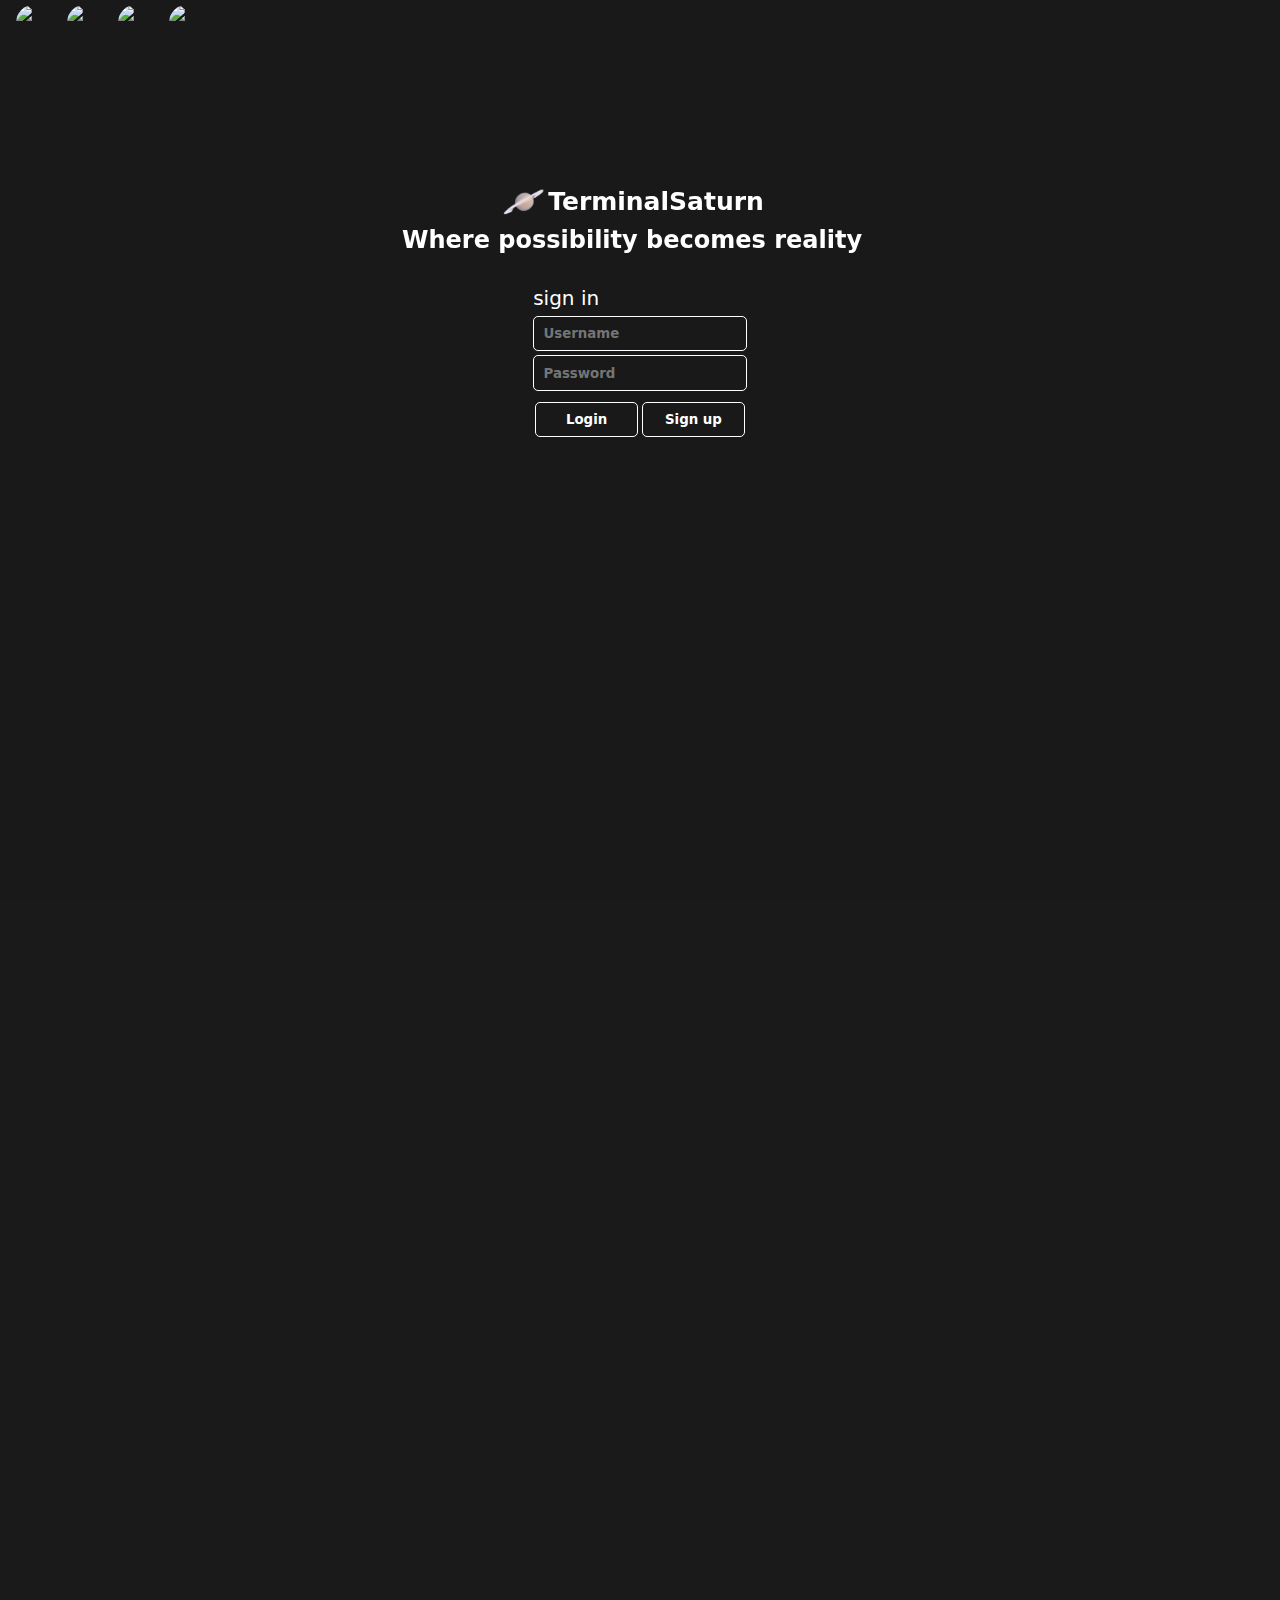
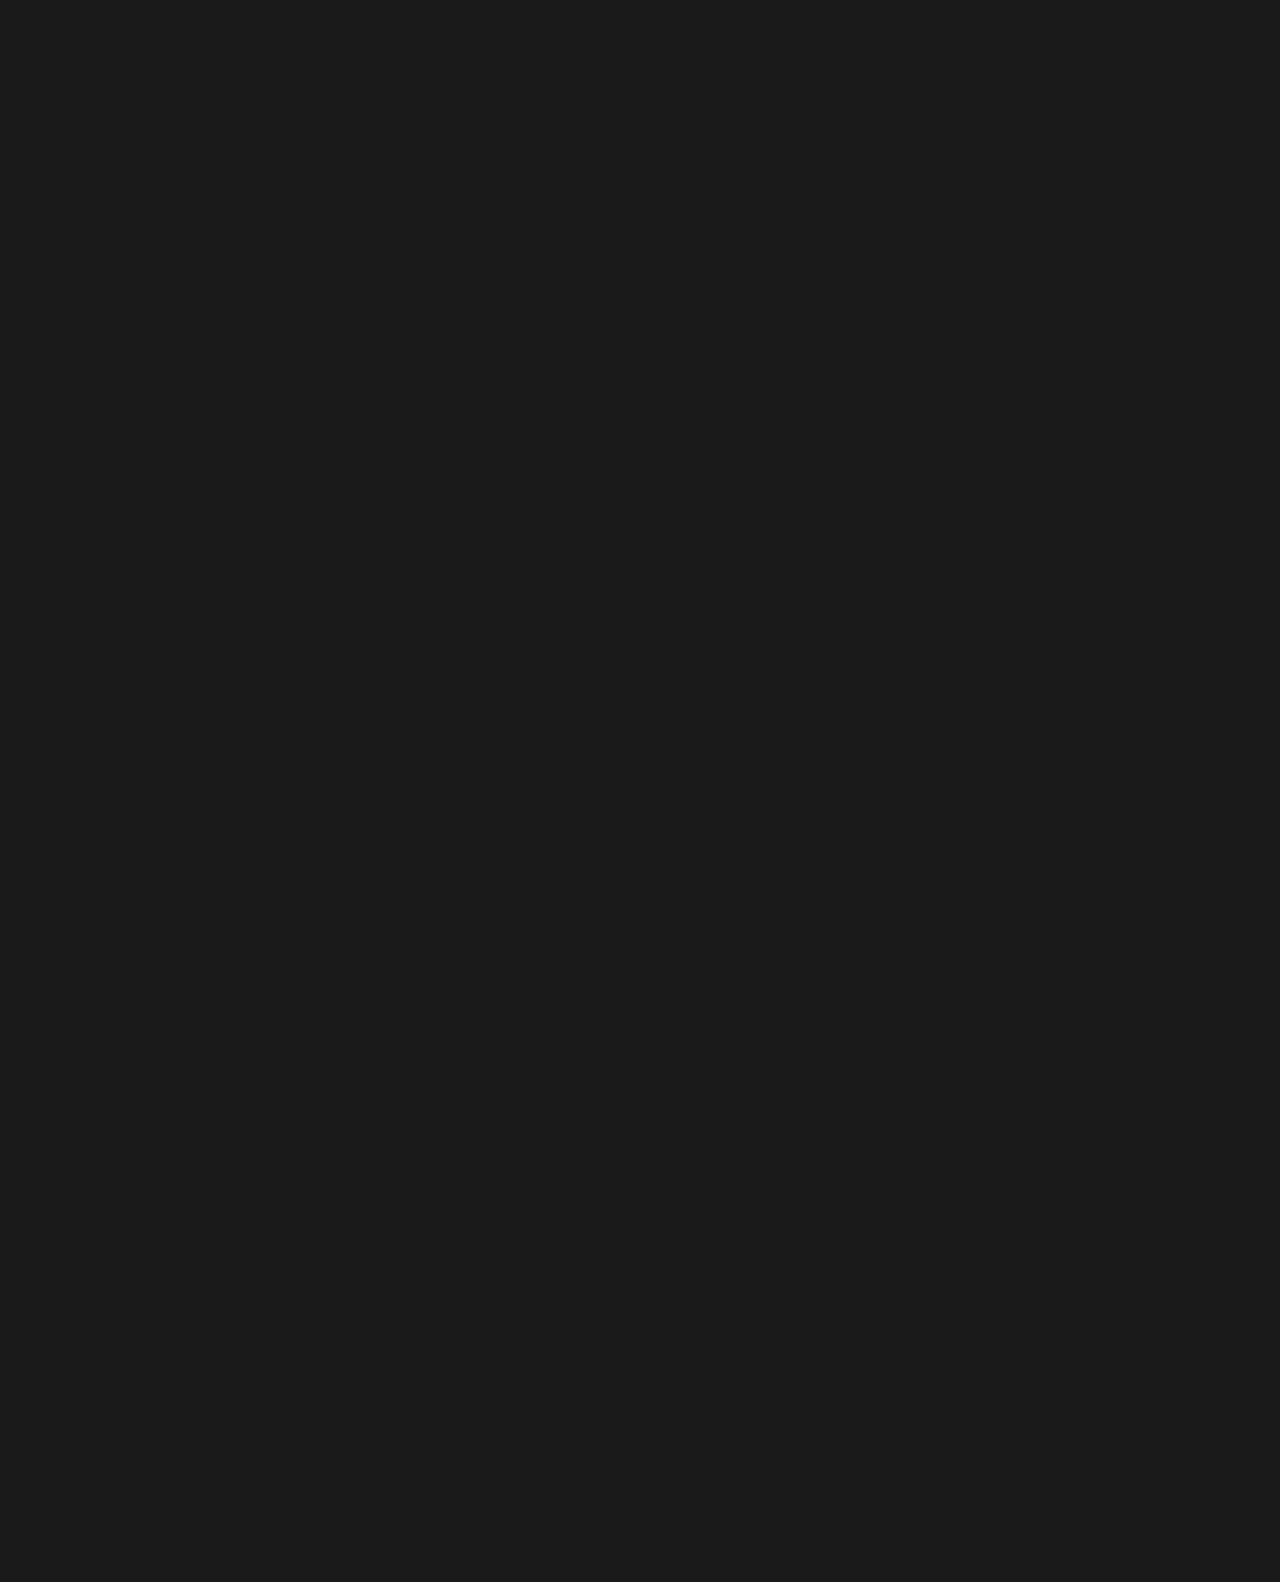
==== commit 1ee433dc: "a" ====
--- a/index.html
+++ b/index.html
@@ -1,19 +1,27 @@
 <!DOCTYPE html>
 <html>
+
 <head>
 	<meta charset="UTF-8">
 	<title>TerminalSaturn</title>
 	<link rel="stylesheet" href="./css/index.css">
 	<link rel="stylesheet" href="./css/maintheme.css">
 	<link rel="icon" type="image/x-icon" href="./img/SATURNNN.png">
-	<script src="./js/notifications.js"></script>
-	<link rel="stylsheet" href="./css/notifications.css">
+	<link rel="stylesheet" href="./css/notifications.css">
 
 
 </head>
 
 <body>
-	<div id="notifications">
+	<div id="notifscontainer">
+		<div id="notifications">
+			<span id="nfstg">
+				<div class="notification">
+					<label>Source</label>
+					<p>Message</p>
+				</div>
+			</span>
+		</div>
 
 	</div>
 	<iframe id="TOP" src="./topbar.html"></iframe>
@@ -165,11 +173,12 @@
 		<div id="ordercont" style="width: fit-content; margin: auto;">
 			<a class="order">Newest project</a>
 		</div>
-		<iframe class ='ext' id="i_set" src="./settings.html"></iframe>
-		<iframe class ='ext' id="i_config" src="./admin.html"></iframe>
+		<iframe class='ext' id="i_set" src="./settings.html"></iframe>
+		<iframe class='ext' id="i_config" src="./admin.html"></iframe>
 		<script src="./js/config.js"></script>
 		<script src="./js/index.js"></script>
 		<script src="./js/localPost.js"></script>
+		<script src="./js/wshandler.js"></script>
 </body>
 
 </html>--- a/css/notifications.css
+++ b/css/notifications.css
@@ -1,9 +1,55 @@
-#notifications{
+#notifscontainer{
+    position: fixed; 
     width: 100vw;
     height: 100vh;
-    position: fixed;
-    z-index: 12222222;
-    top: 0;
-    border: none;
-    background-color: green;
+    overflow: hidden; 
+    pointer-events: none;
+    color: rgb(206, 206, 206);
+    font-family: system-ui, -apple-system, BlinkMacSystemFont, 'Segoe UI', Roboto, Oxygen, Ubuntu, Cantarell, 'Open Sans', 'Helvetica Neue', sans-serif;
+}
+#notifications{
+    position: fixed; 
+    bottom: 0;
+    right: 0; 
+    width: fit-content;
+    height: fit-content;
+    z-index: 9999;
+    margin-right: 0.3em;
+    margin-bottom: 0.3em;
+}
+.notification {
+    min-width: 15em;
+    min-height: 3em;
+
+    max-width: 25em;
+    max-height: 10em;
+
+    width: fit-content;
+    height: fit-content;
+    border: solid #363636;
+    background-color: #2c2c2c;
+    border-radius: 9px;
+    display: block;
+    padding: .3em;
+    pointer-events: auto;
+
+}
+.notification label{
+    font-weight: bolder;
+    padding-bottom: 0;
+}
+.notification p {
+    padding-top: 0;
+    margin-top: .35em;
+    text-overflow: ellipsis;
+    flex: 1;
+    overflow: hidden; 
+    text-overflow: ellipsis; 
+    display: -webkit-box; 
+    -webkit-box-orient: vertical; 
+    line-clamp: 5;
+    -webkit-line-clamp: 5; 
+}
+#nfstg{
+    display: none;
 }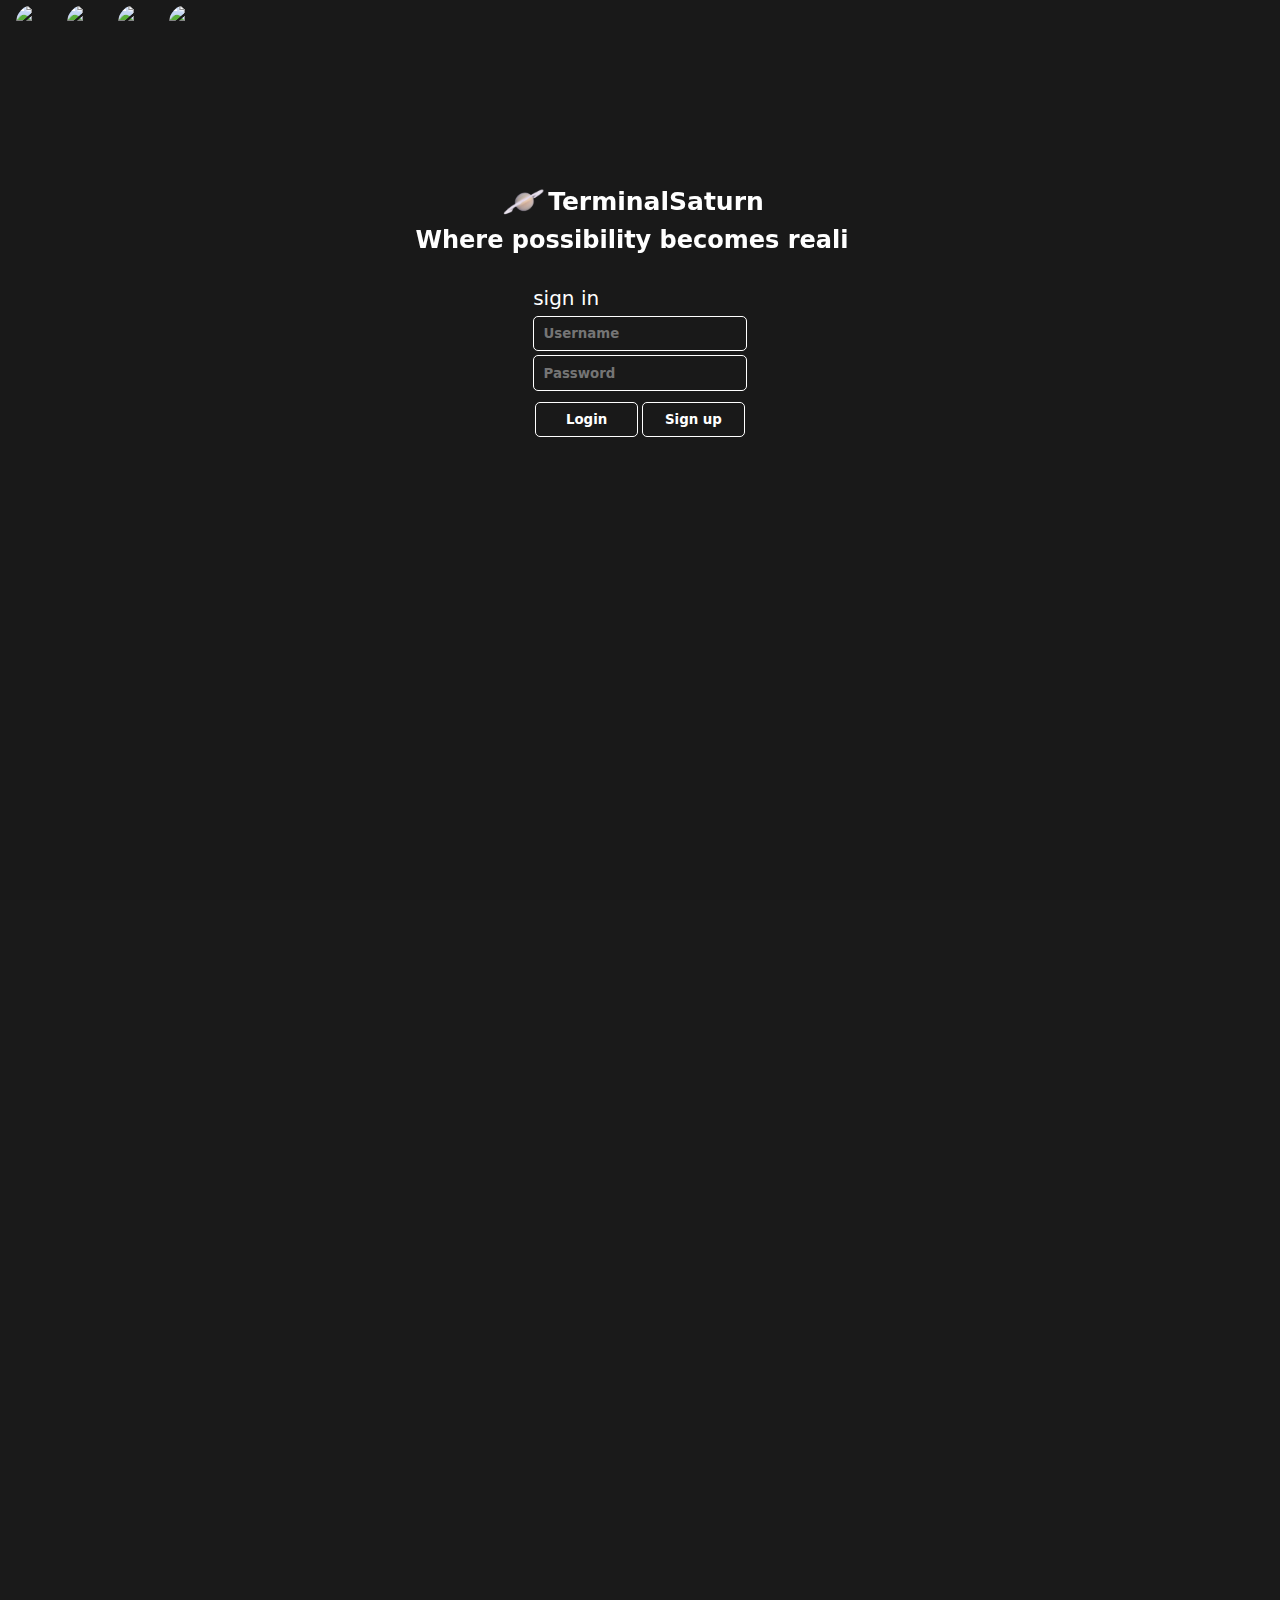
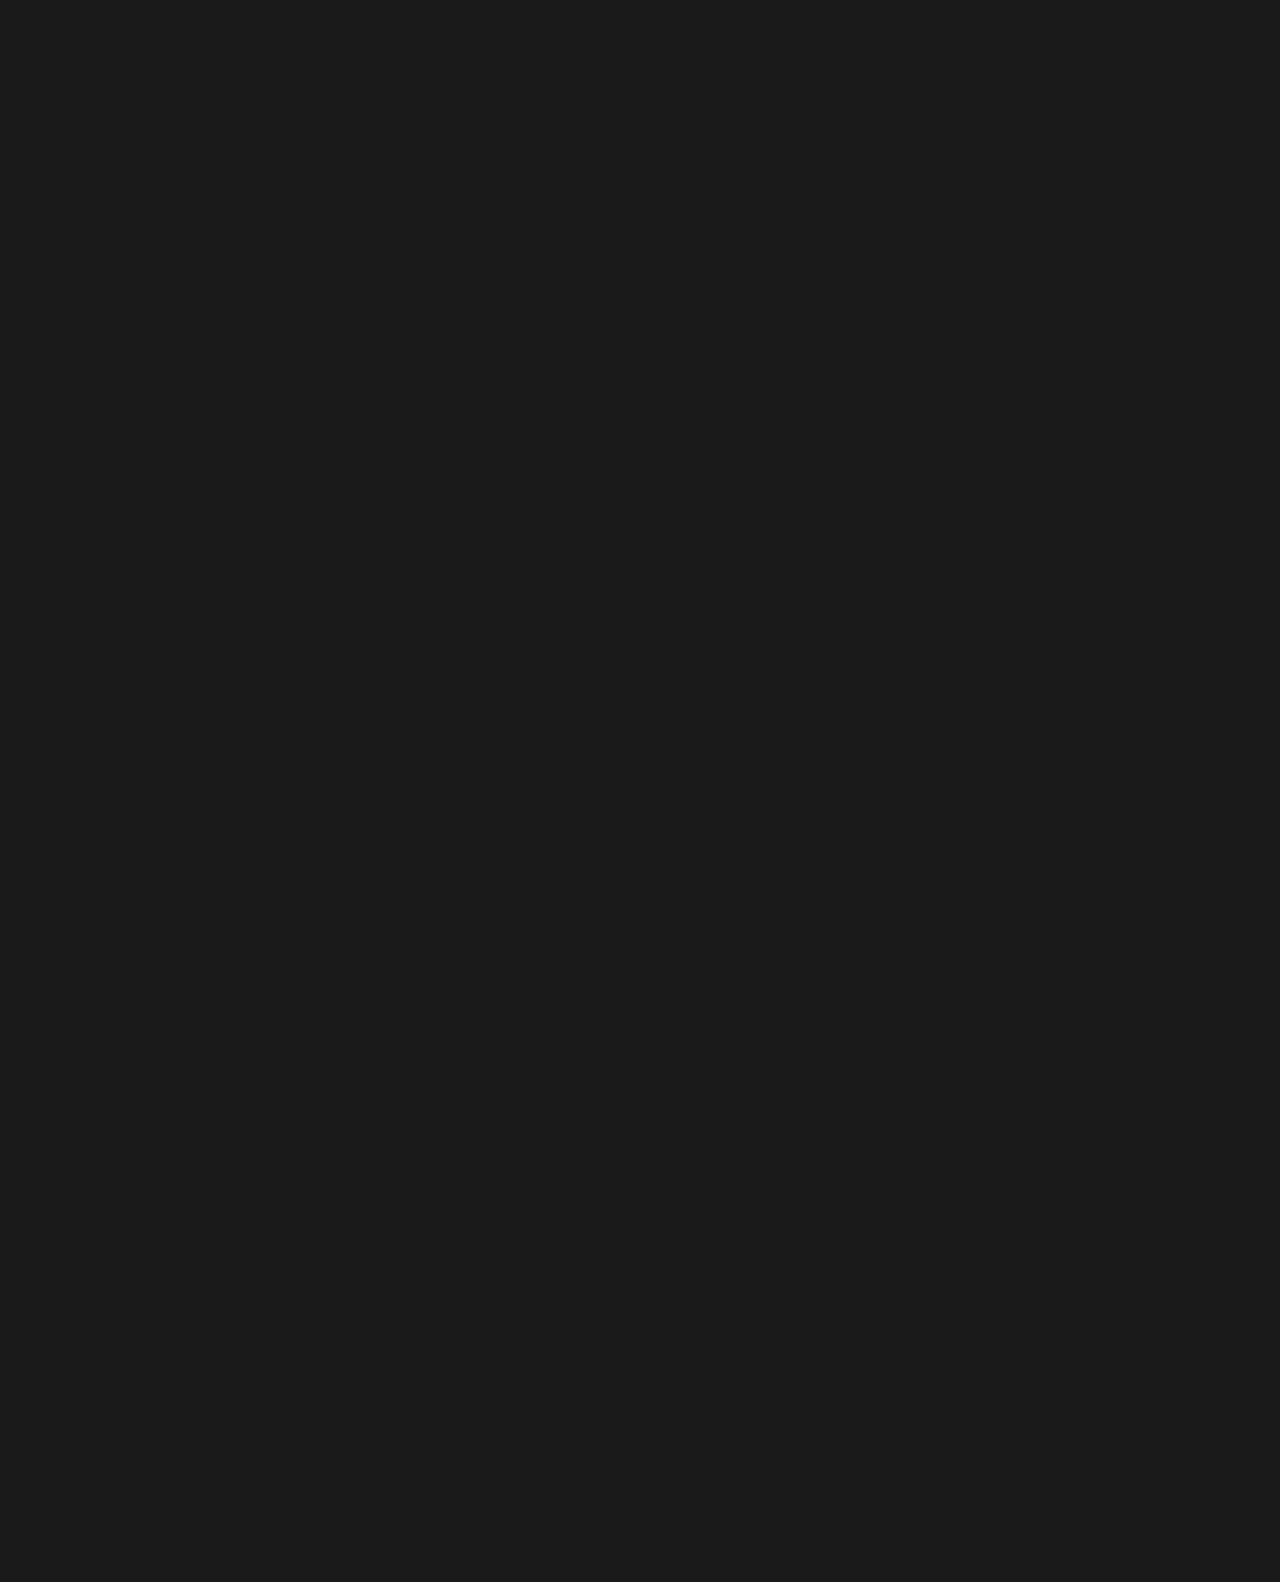
==== commit 338d34a3: "modularity" ====
--- a/index.html
+++ b/index.html
@@ -8,7 +8,8 @@
 	<link rel="stylesheet" href="./css/maintheme.css">
 	<link rel="icon" type="image/x-icon" href="./img/SATURNNN.png">
 	<link rel="stylesheet" href="./css/notifications.css">
-
+	<link rel="stylesheet" href="./css/contextmenu.css">
+	<script type="module" src="./js/modules.js"></script>
 
 </head>
 
@@ -22,7 +23,6 @@
 				</div>
 			</span>
 		</div>
-
 	</div>
 	<iframe id="TOP" src="./topbar.html"></iframe>
 	<div class="abtus" id="S01">
@@ -173,12 +173,19 @@
 		<div id="ordercont" style="width: fit-content; margin: auto;">
 			<a class="order">Newest project</a>
 		</div>
+		<div id="context-menu">
+			<ul id ='context'>
+				<li >Option 1</li>
+				<li >Option 2</li>
+				<li >Option 3</li>
+			</ul>
+		</div>
 		<iframe class='ext' id="i_set" src="./settings.html"></iframe>
 		<iframe class='ext' id="i_config" src="./admin.html"></iframe>
-		<script src="./js/config.js"></script>
-		<script src="./js/index.js"></script>
+		<script src="./js/config.js" type="module"></script>
+		<script src="./js/index.js" type="module"></script>
 		<script src="./js/localPost.js"></script>
-		<script src="./js/wshandler.js"></script>
+		<script src="./js/wshandler.js" type="module"></script>
 </body>
 
 </html>--- a/css/index.css
+++ b/css/index.css
@@ -266,7 +266,7 @@
     width: 100vw;
     height: 100vh;
     position: fixed;
-    z-index: 12222222;
+    z-index: 9999;
     top: 0;
     border: none;
 }
--- a/css/notifications.css
+++ b/css/notifications.css
@@ -6,6 +6,7 @@
     pointer-events: none;
     color: rgb(206, 206, 206);
     font-family: system-ui, -apple-system, BlinkMacSystemFont, 'Segoe UI', Roboto, Oxygen, Ubuntu, Cantarell, 'Open Sans', 'Helvetica Neue', sans-serif;
+    z-index: 10000999;
 }
 #notifications{
     position: fixed; 
@@ -13,9 +14,10 @@
     right: 0; 
     width: fit-content;
     height: fit-content;
-    z-index: 9999;
+    z-index: 100000;
     margin-right: 0.3em;
     margin-bottom: 0.3em;
+    
 }
 .notification {
     min-width: 15em;
@@ -32,6 +34,7 @@
     display: block;
     padding: .3em;
     pointer-events: auto;
+    opacity: 0;
 
 }
 .notification label{
--- a/css/contextmenu.css
+++ b/css/contextmenu.css
@@ -0,0 +1,30 @@
+#context-menu {
+    display: none; 
+    position: absolute;
+    background-color: #252524;
+    border: 1px solid #ccc;
+    box-shadow: 0 2px 10px rgba(0, 0, 0, 0.2);
+    z-index: 1000; 
+    border-radius: 9px;
+    color: white;
+    font-family: system-ui, -apple-system, BlinkMacSystemFont, 'Segoe UI', Roboto, Oxygen, Ubuntu, Cantarell, 'Open Sans', 'Helvetica Neue', sans-serif;
+}
+#context-menu ul {
+    position: relative;
+    display: block;
+    list-style: none;
+    padding: 0;
+    margin: 0;
+    width: 200px;    
+    height: 100%;
+    padding: 0.3em;
+}
+#context-menu li {
+    position: relative;
+    display: block;
+    padding: 5px;
+    cursor: pointer;
+    text-align: left;
+    margin: auto;
+    border-radius: 7px;
+}
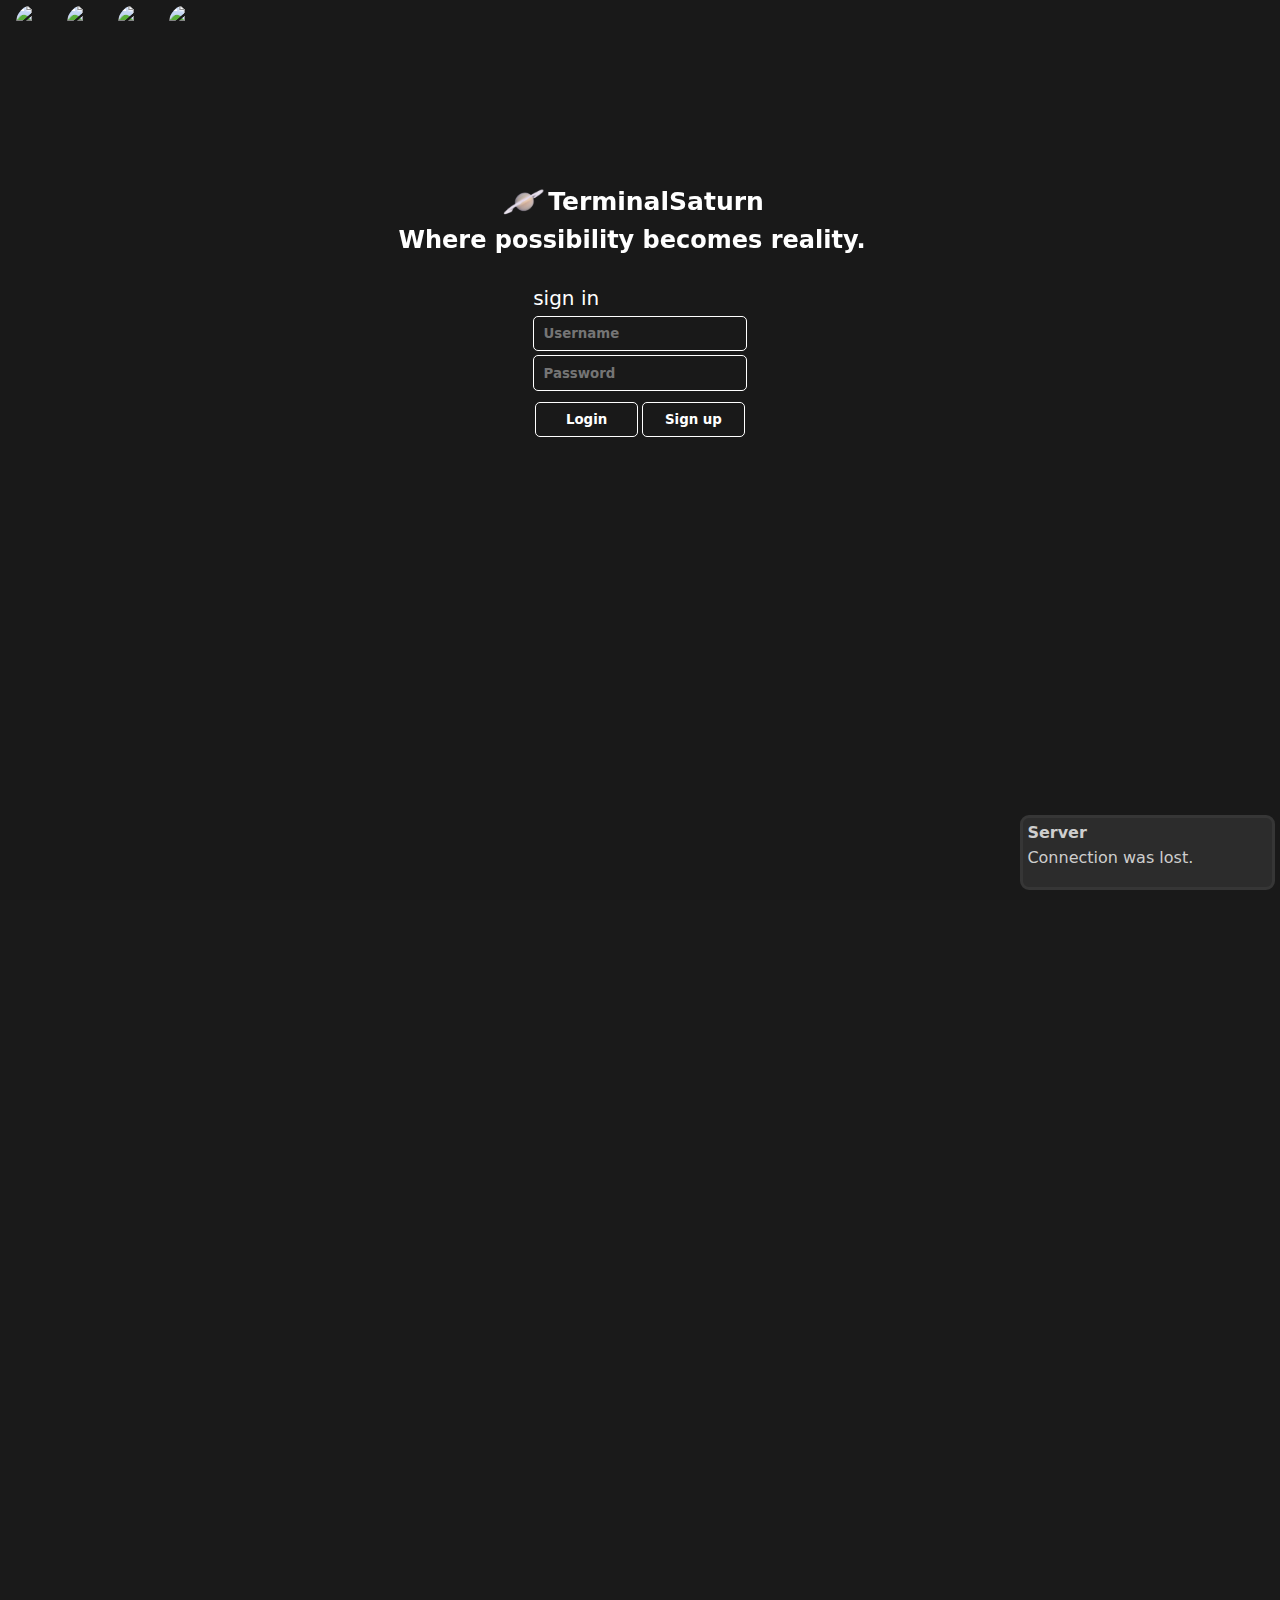
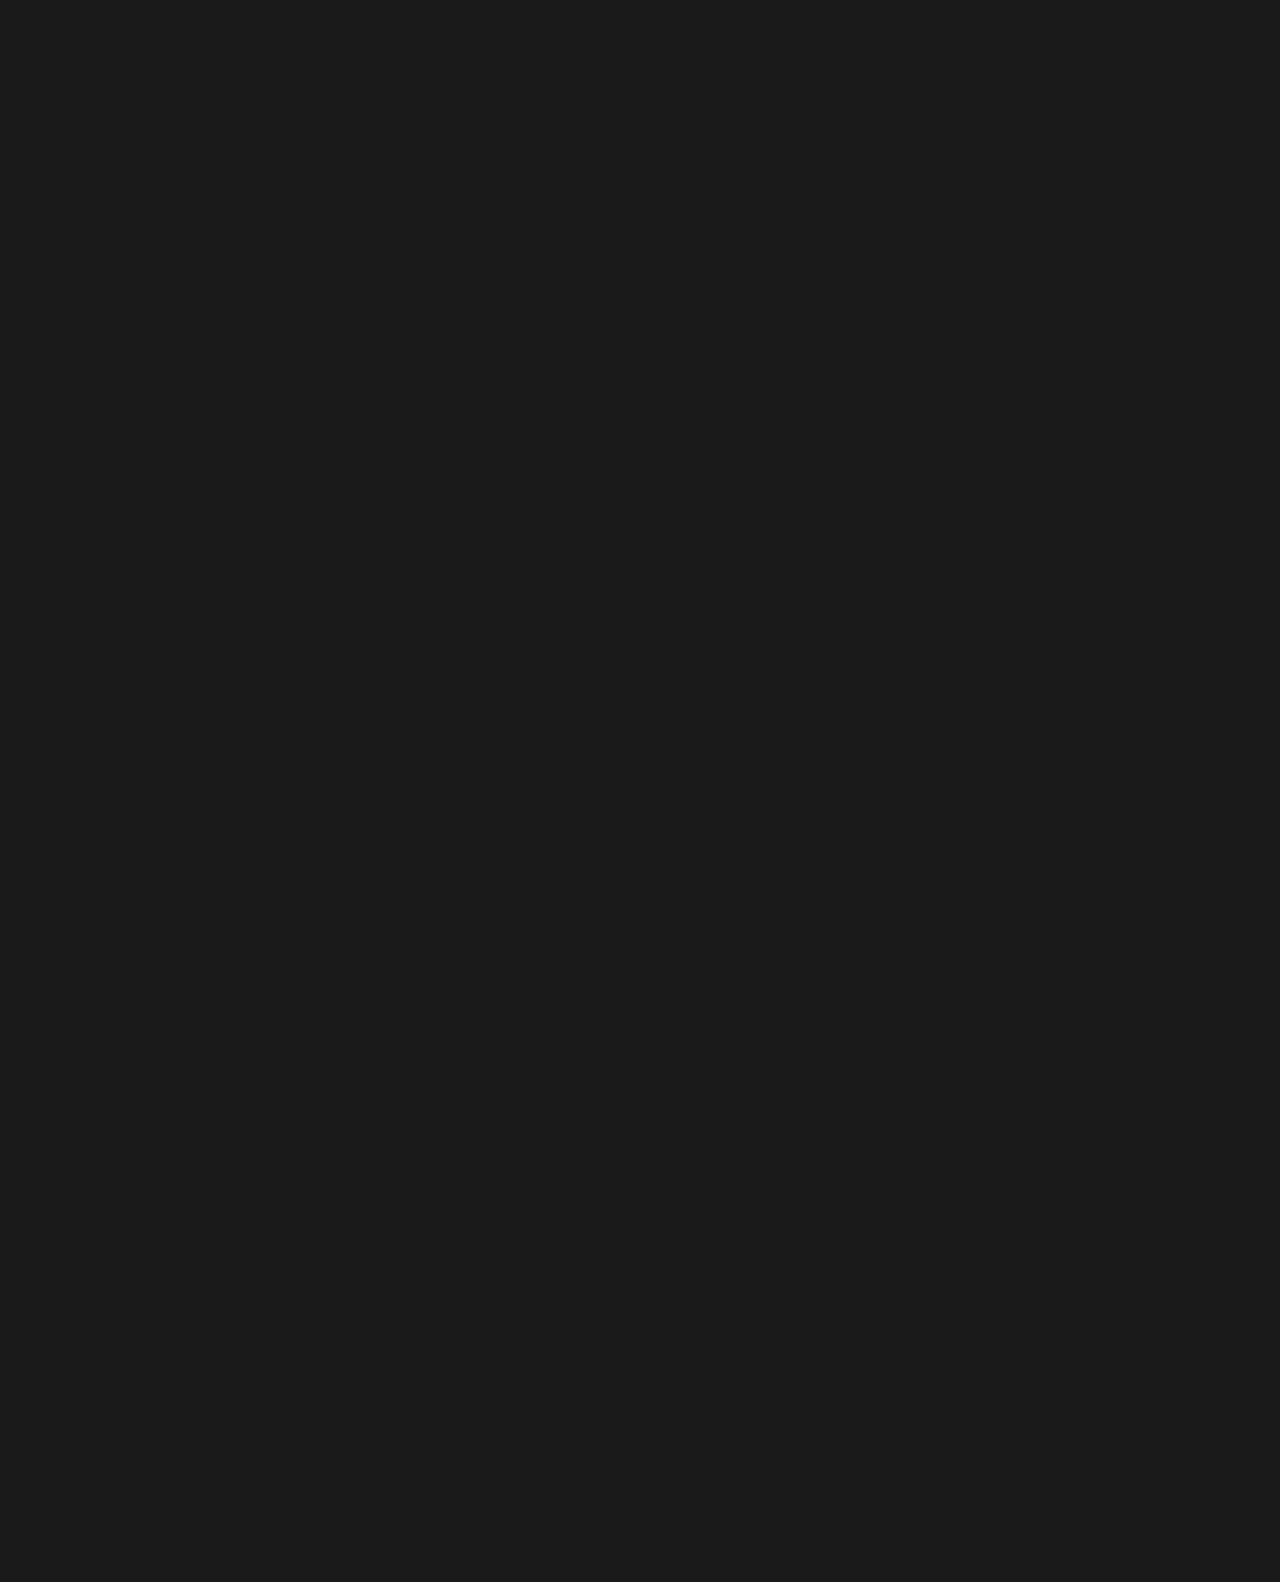
==== commit 8f63f16b: "y" ====
--- a/index.html
+++ b/index.html
@@ -74,7 +74,7 @@
 			<div class="hcontainer" id="h02">
 
 				<div class="teamcard">
-					<img src='./img/guesticon.png' onerror="handleImageError(this)">
+					<img src='./img/jayden.png' onerror="handleImageError(this)">
 					<label>Jayden</label>
 					<h3>Front & Backend manager</h3>
 					<h3>- Owner -</h3>
@@ -95,7 +95,7 @@
 				</div>
 
 				<div class="teamcard">
-					<img src='./img/guesticon.png' onerror="handleImageError(this)">
+					<img src='./img/alvar.png' onerror="handleImageError(this)">
 					<label>Alvar</label>
 					<h3>Database & Backend manager</h3>
 					<h3>- Developer -</h3>
@@ -123,7 +123,7 @@
 					<div class="prefregion">
 						<h5>Region</h5>
 						<span style="display: flex;">
-							<img src="./img/usregion.png">
+							<img src="./img/zach.png">
 							<h4>United States</h4>
 						</span>
 					</div>
--- a/css/notifications.css
+++ b/css/notifications.css
@@ -35,6 +35,10 @@
     padding: .3em;
     pointer-events: auto;
     opacity: 0;
+    margin: auto;
+    margin-right: 0;
+    margin-bottom: 0.3em;
+    
 
 }
 .notification label{
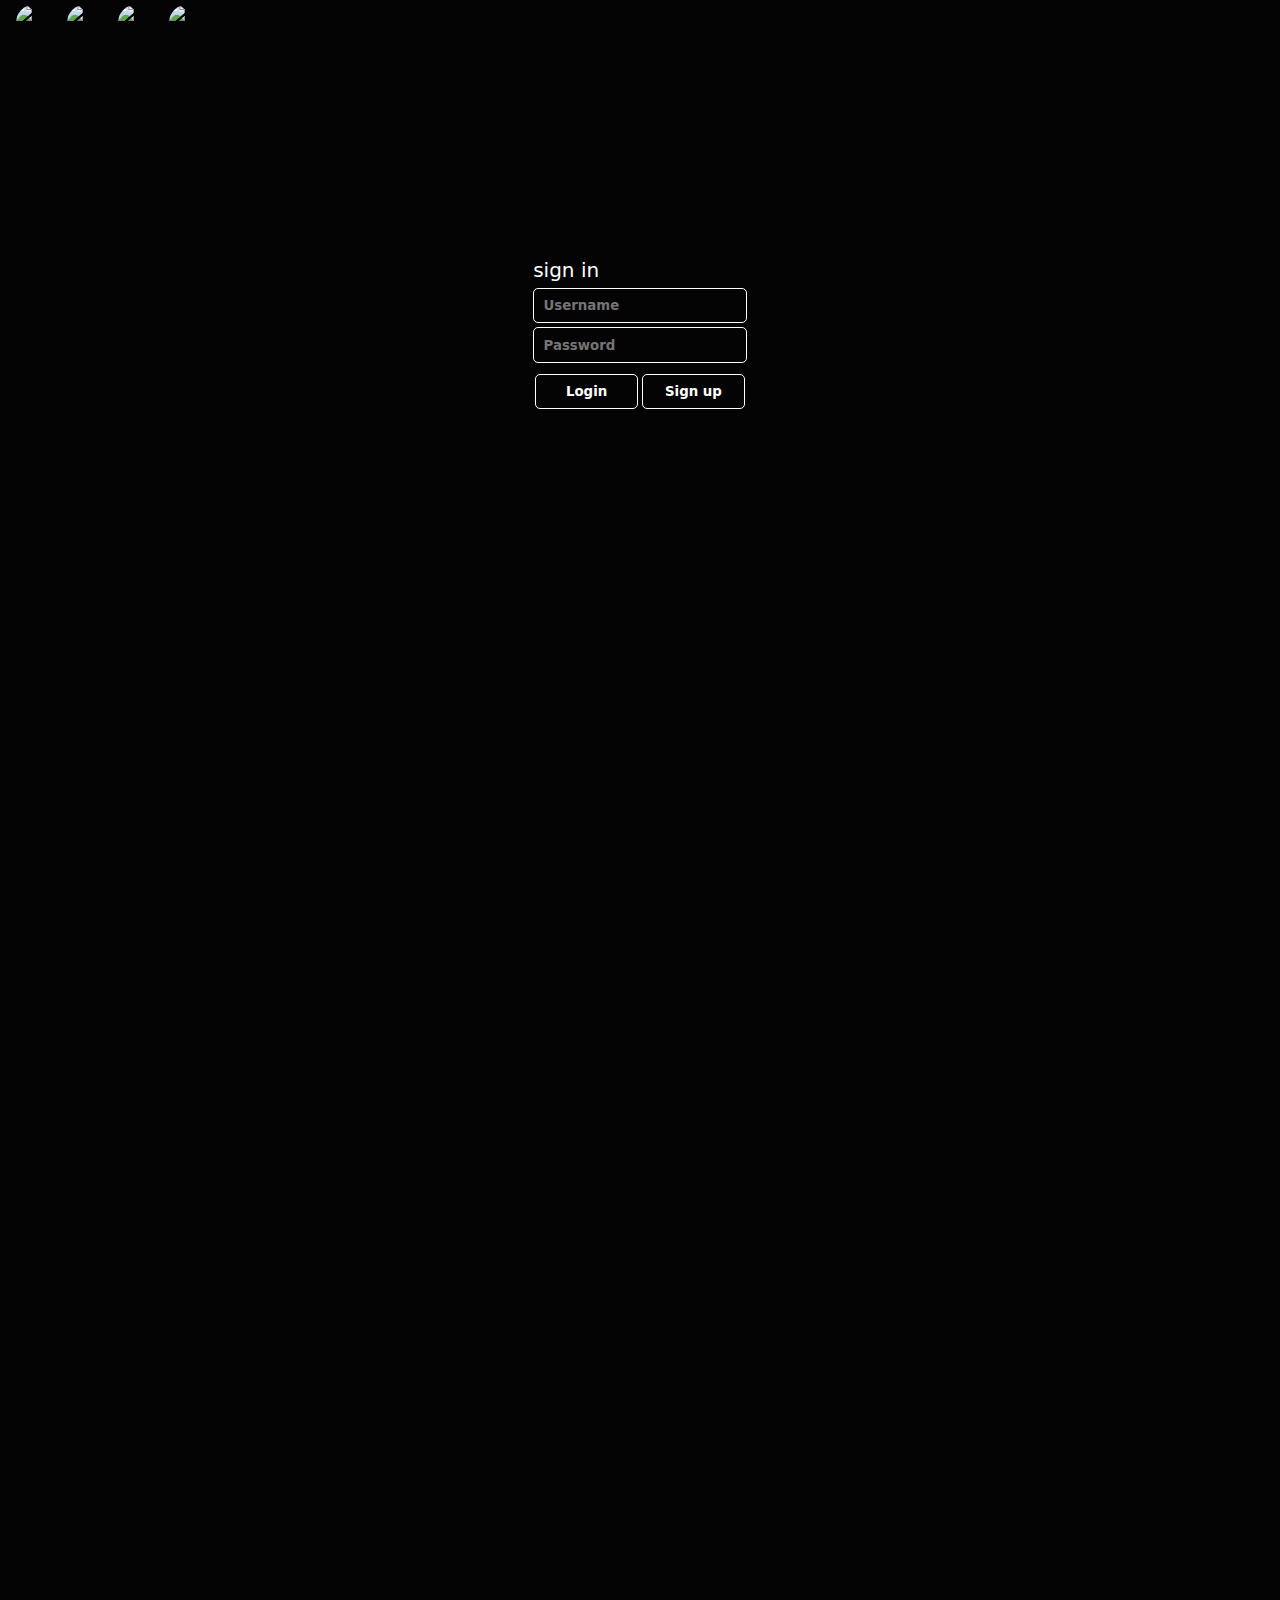
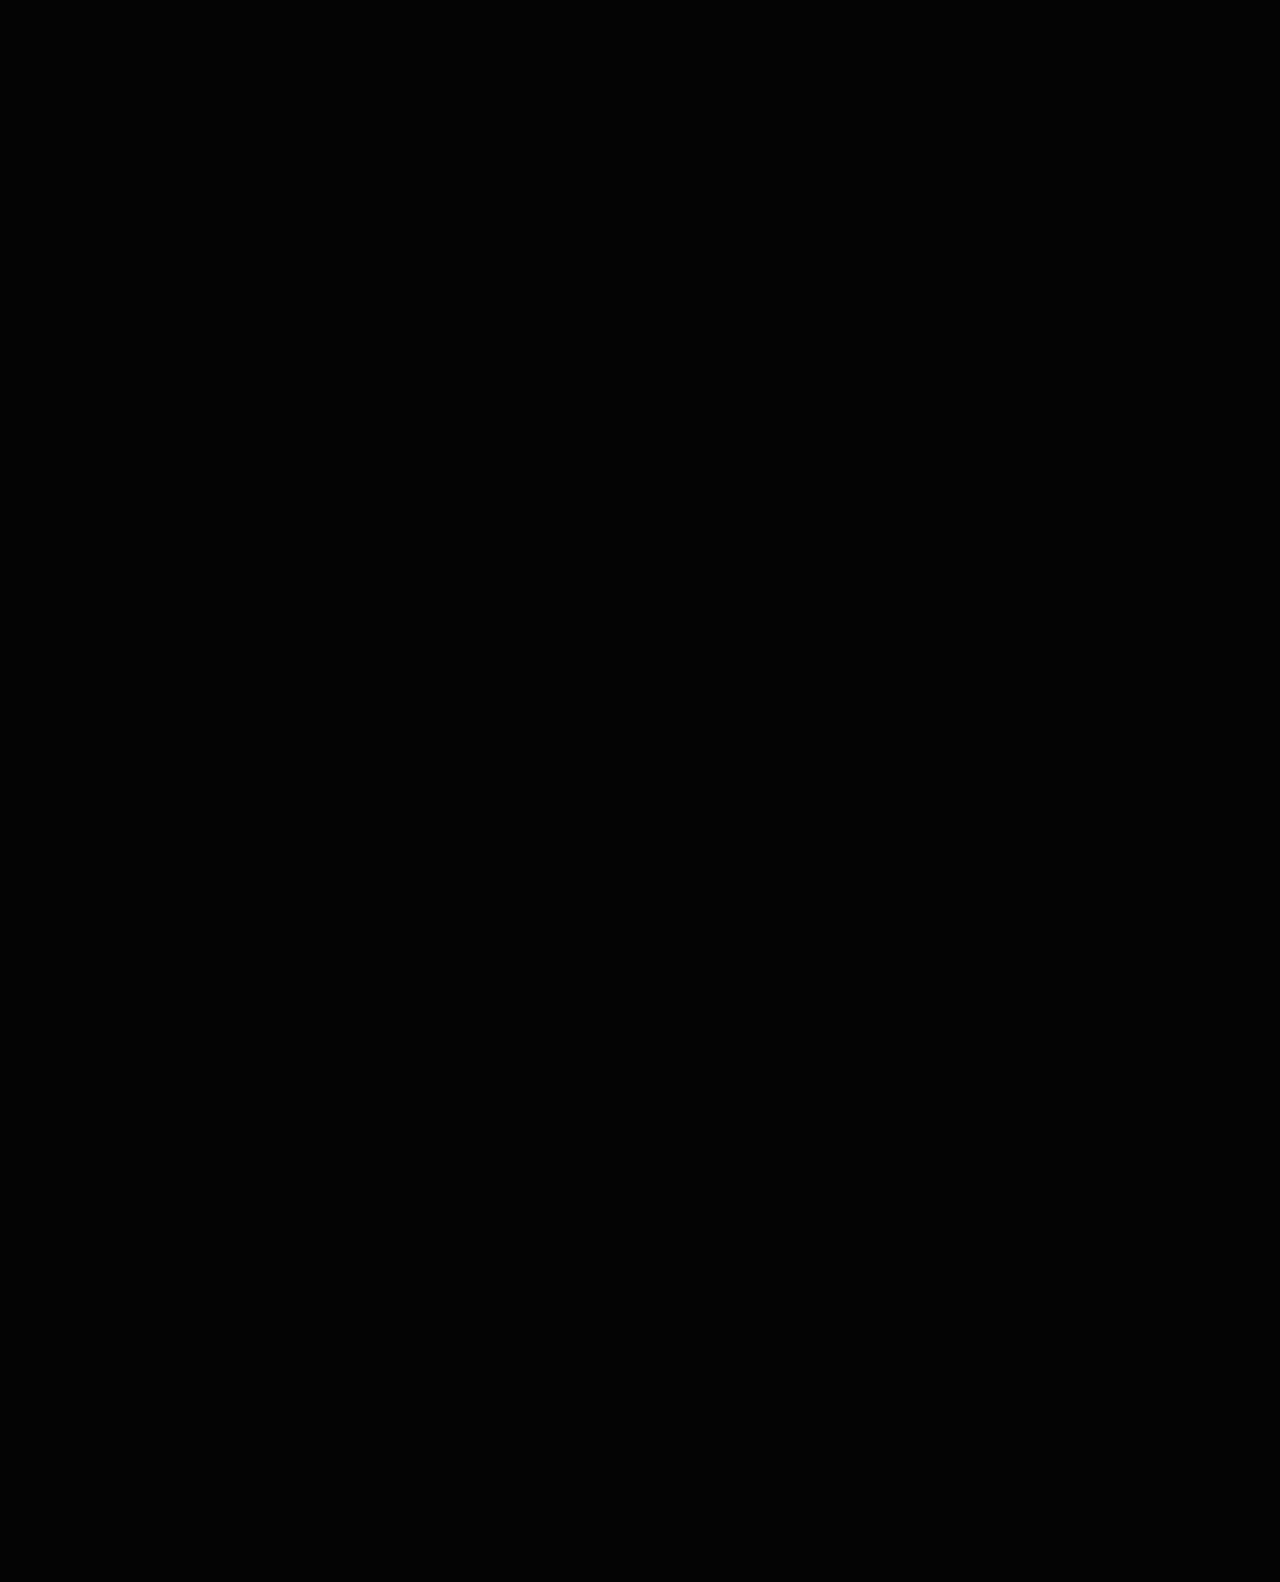
==== commit ff0f5ed3: "test" ====
--- a/index.html
+++ b/index.html
@@ -182,10 +182,10 @@
 		</div>
 		<iframe class='ext' id="i_set" src="./settings.html"></iframe>
 		<iframe class='ext' id="i_config" src="./admin.html"></iframe>
+		<script src="./js/wshandler.js" type="module"></script>
 		<script src="./js/config.js" type="module"></script>
 		<script src="./js/index.js" type="module"></script>
 		<script src="./js/localPost.js"></script>
-		<script src="./js/wshandler.js" type="module"></script>
 </body>
 
 </html>